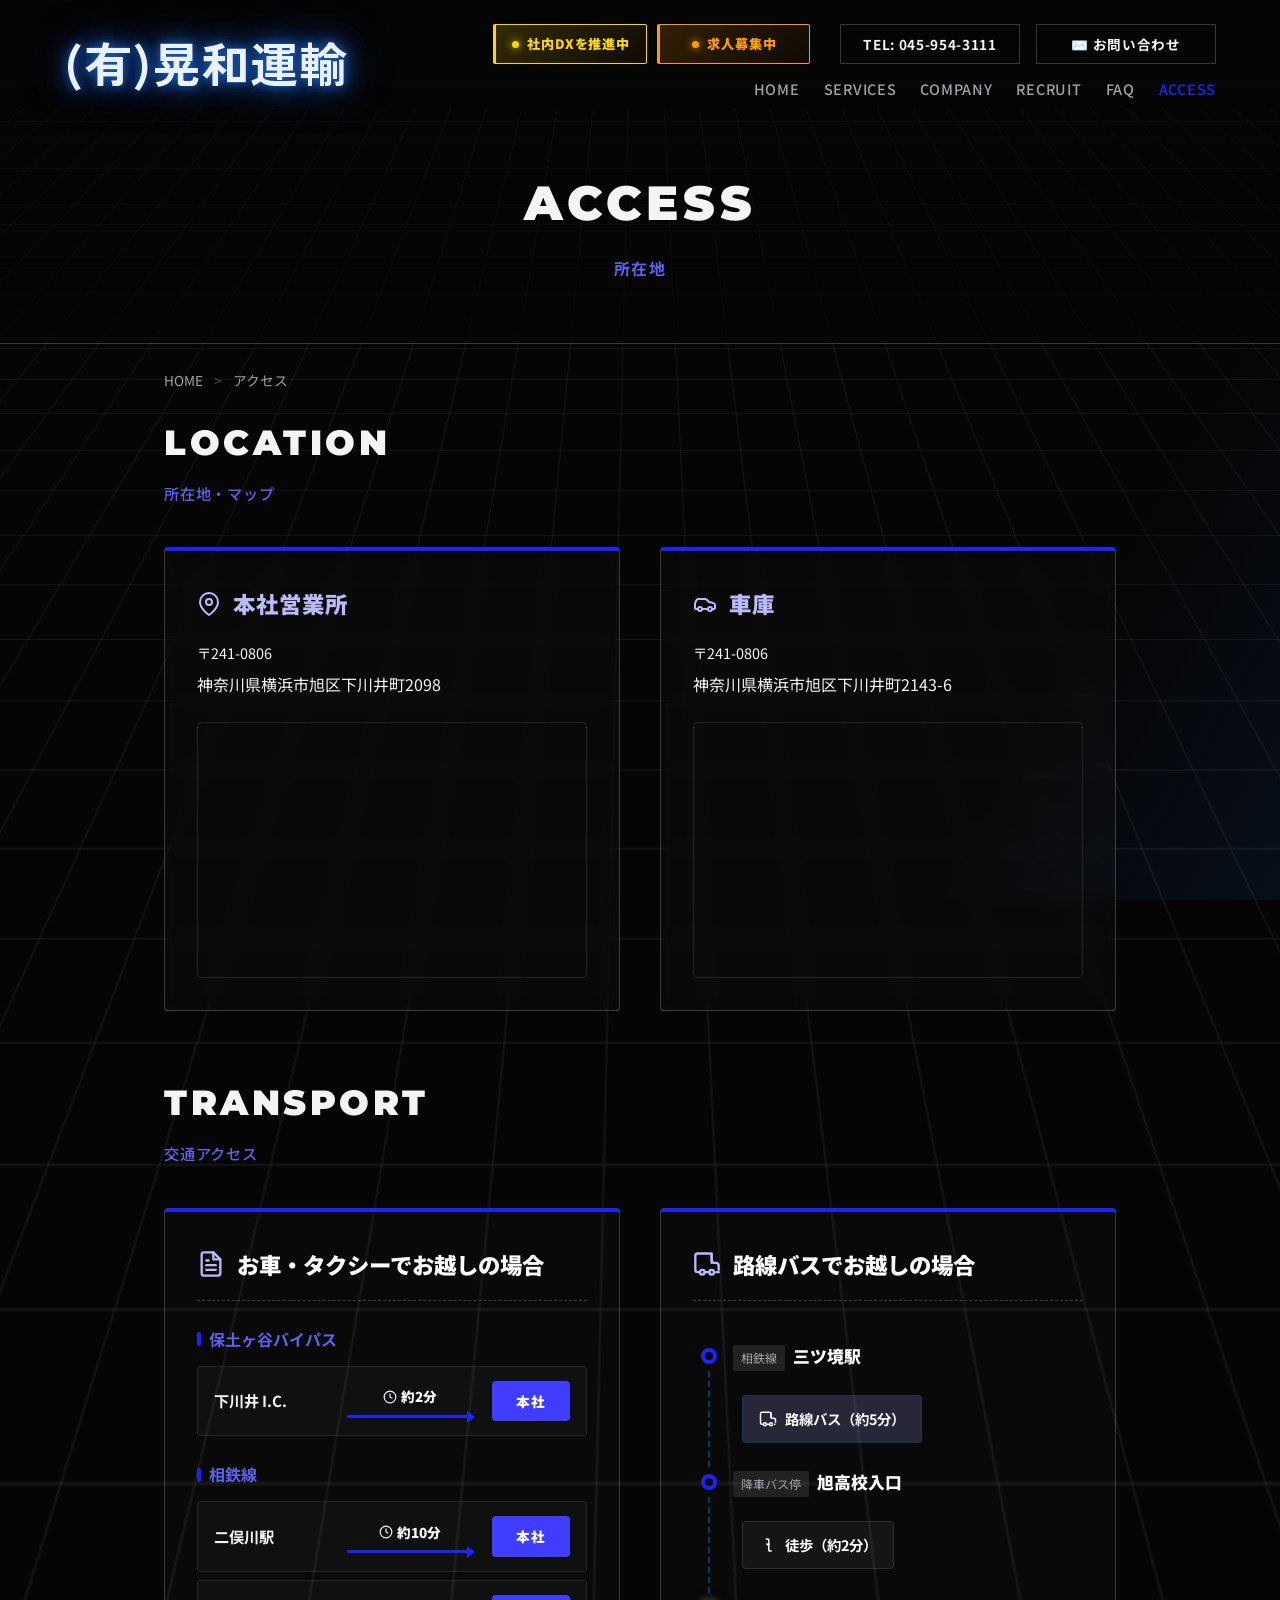
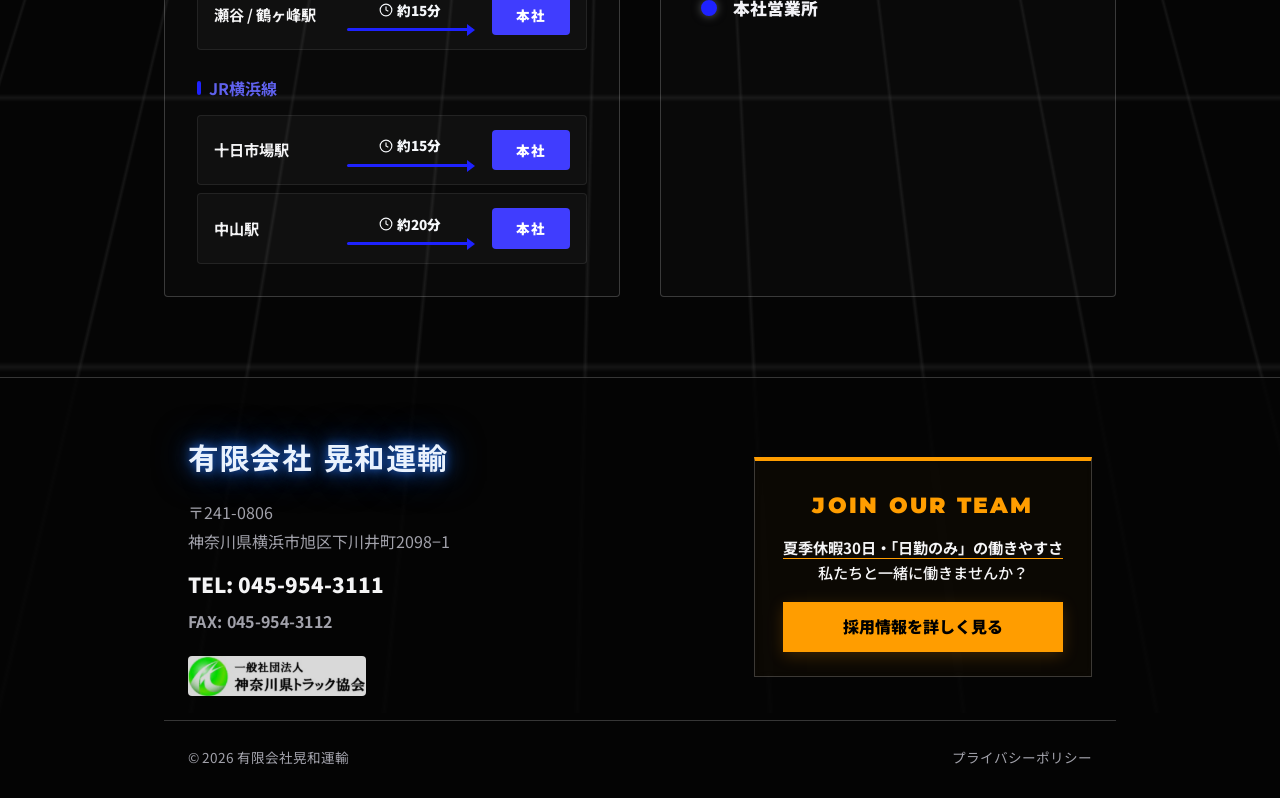
==== access.html @ 95bf3be3 "本文の強調を「白字＋アクセント色の下線」に統一、ヒーロー本文を白字化、所在地の青文字を読みやすい明るさに、recruitのCSS括弧の不整合を修正" ====
<!DOCTYPE html>
<html lang="ja">
<head>
  <meta charset="UTF-8" />
  <meta name="viewport" content="width=device-width, initial-scale=1.0" />
  <title>アクセス・所在地｜横浜市旭区の本社所在地・地図｜有限会社晃和運輸</title>
  <meta name="description" content="横浜市旭区にある有限会社晃和運輸へのアクセス・地図情報です。本社営業所、および車庫のGoogleマップを掲載。保土ヶ谷バイパス「下川井IC」より車で2分、相鉄線・横浜線からの各種アクセス方法をご案内します。" />
  <link rel="canonical" href="https://kowa-yokohama.com/access" />

  <link rel="stylesheet" href="css/styles.css" />

  <style>
    /* ==========================================================================
       アクセスぺージ専用スタイル（濃い青：primary-blue 基調に変更）
    ========================================================================== */
    /* 文字に使う青。--primary-blue は黒背景だと沈んで読みにくいので、
       文字だけ明るめの青を使います（塗り・枠線は --primary-blue のまま） */
    :root { --accent-blue: #5f61ec; }

    .access-section {
      padding: var(--sec-head) 0 var(--sec-end);
    }

    /* 地図と住所のカードレイアウト（2カラム） */
    .map-grid {
      display: grid;
      grid-template-columns: repeat(2, 1fr);
      gap: 40px;
      margin-bottom: 60px;
    }

    .map-card {
      background: rgba(255, 255, 255, 0.02);
      border: 1px solid var(--border-color); /* 濃い青に変更（rgbaは手動指定） */
      border-top: 4px solid var(--primary-blue); /* 濃い青に変更 */
      border-radius: var(--radius);
      padding: var(--card-pad);
      backdrop-filter: blur(10px);
      transition: all 0.4s ease;
    }

    .map-card:hover {
      box-shadow: 0 0 20px rgba(95, 97, 236, 0.15);
      transform: translateY(var(--card-lift));
      border-color: rgba(95, 97, 236, 0.6);
    }

    .map-title {
      font-size: 1.4rem;
      font-weight: 900;
      color: #bcbbfa; /* 濃い青だと背景に沈むため、見出し用には少し明るいブルー（水色）をアクセントとして使用 */
      margin-bottom: 16px;
      display: flex;
      align-items: center;
      gap: 12px;
      letter-spacing: 0.05em;
    }

    .map-address {
      color: var(--text-main);
      font-size: 1rem;
      line-height: 1.8;
      margin-bottom: 24px;
    }

    .map-address span {
      color: var(--text-main);
      font-size: 0.9rem;
      display: block;
      margin-bottom: 4px;
    }

    /* Googleマップ埋め込み枠 */
    .gmap-wrapper {
      position: relative;
      width: 100%;
      padding-top: 65%;
      border-radius: var(--radius);
      overflow: hidden;
      border: 1px solid rgba(255, 255, 255, 0.1);
    }

    .gmap-wrapper iframe {
      position: absolute;
      top: 0;
      left: 0;
      width: 100%;
      height: 100%;
      border: 0;
      filter: invert(90%) hue-rotate(180deg) contrast(100%);
    }

    /* ==========================================================================
       図解デザイン：交通アクセス
    ========================================================================== */
    .transport-grid {
      display: grid;
      grid-template-columns: repeat(2, 1fr);
      gap: 40px;
    }

    .transport-card {
      background: rgba(255, 255, 255, 0.02);
      border: 1px solid var(--border-color); /* 濃い青に変更（rgbaは手動指定） */
      border-top: 4px solid var(--primary-blue); /* 濃い青に変更 */
      border-radius: var(--radius);
      padding: var(--card-pad);
    }

    .transport-title {
      font-size: 1.4rem;
      font-weight: 900;
      color: #fff;
      margin-bottom: 24px;
      display: flex;
      align-items: center;
      gap: 12px;
      border-bottom: 1px dashed rgba(255, 255, 255, 0.2);
      padding-bottom: 16px;
    }

    .transport-icon {
      color: #bcbbfa; /* 明るいブルーに変更 */
    }

    /* --- 車ルート：路線ごとのグループ化 --- */
    .route-group {
      margin-bottom: 24px;
    }
    .route-group:last-child {
      margin-bottom: 0;
    }
    .route-group-name {
      font-size: 1rem;
      font-weight: 700;
      color: var(--accent-blue);   /* 他ページの項目名と同じく、ページのアクセント色に */
      margin-bottom: 12px;
      display: flex;
      align-items: center;
      gap: 8px;
    }
    .route-group-name::before {
      content: '';
      display: block;
      width: 4px;
      height: 14px;
      background: var(--primary-blue); /* 濃い青に変更 */
      border-radius: var(--radius-sm);
    }

    /* 横向き矢印ブロック */
    .route-box {
      display: flex;
      align-items: center;
      justify-content: space-between;
      background: rgba(255, 255, 255, 0.03);
      border: 1px solid rgba(255, 255, 255, 0.08);
      border-radius: var(--radius);
      margin-bottom: 8px;
      padding: 14px 16px;
      transition: background 0.3s ease;
    }
    .route-box:last-child { margin-bottom: 0; }
    .route-box:hover {
      background: rgba(0, 71, 133, 0.15);     /* 濃い青の背景に変更 */
      border-color: rgba(0, 71, 133, 0.4);      /* 濃い青の枠線に変更 */
    }

    .route-from {
      width: 32%;
      font-weight: 700;
      font-size: 0.95rem;
      color: var(--text-main);
      line-height: 1.4;
    }
    
    .route-arrow {
      width: 40%;
      display: flex;
      flex-direction: column;
      align-items: center;
      padding: 0 8px;
    }
    .route-time {
      font-size: 0.85rem;
      color: #f5f7fa; /* 明るいブルーに変更 */
      font-weight: 900;
      margin-bottom: 6px;
      display: flex;
      align-items: center;
      gap: 4px;
      white-space: nowrap;
    }
    .route-line {
      width: 100%;
      height: 3px;
      background: var(--primary-blue); /* 濃い青に変更 */
      position: relative;
      border-radius: var(--radius-sm);
    }
    .route-line::after {
      content: '';
      position: absolute;
      right: -2px;
      top: -4px;
      border-top: 6px solid transparent;
      border-bottom: 6px solid transparent;
      border-left: 8px solid var(--primary-blue); /* 濃い青に変更 */
    }

    .route-to {
      width: 22%;
      font-weight: 900;
      color: #fff; /* 背景が濃い青なので文字は白に */
      text-align: center;
      background: #403dfe; /* 濃い青に変更 */
      padding: 8px 0;
      border-radius: var(--radius);
      font-size: 0.85rem;
      letter-spacing: 0.05em;
    }

    /* --- バスルート：縦型タイムライン（乗り換え案内風） --- */
    .bus-timeline {
      padding: 16px 8px;
    }
    .tl-node {
      display: flex;
      align-items: center;
      gap: 16px;
      position: relative;
      z-index: 2;
    }
    .tl-dot {
      width: 16px;
      height: 16px;
      border-radius: 50%;
      background: var(--bg-color);
      border: 4px solid var(--primary-blue); /* 濃い青に変更 */
      flex-shrink: 0;
    }
    .tl-text {
      font-size: 1.05rem;
      font-weight: 900;
      color: #fff;
    }
    .tl-text span {
      display: inline-block;
      font-size: 0.75rem;
      background: rgba(255,255,255,0.1);
      padding: 2px 8px;
      border-radius: var(--radius-sm);
      margin-right: 8px;
      font-weight: normal;
      color: var(--text-muted);
    }
    
    /* 目的地の特別スタイル */
    .tl-node.dest .tl-dot {
      background: var(--primary-blue); /* 濃い青に変更 */
      box-shadow: 0 0 10px rgba(164, 169, 174, 0.5); /* 濃い青の光彩に変更 */
    }
    .tl-node.dest .tl-text { color: #f1f1f5; /* 明るいブルーに変更 */ }

    .tl-path {
      margin-left: 7px; /* 16pxの円の中心に合わせる */
      border-left: 2px dashed rgba(0, 71, 133, 0.8); /* 濃い青に変更 */
      padding: 24px 0 24px 32px;
      position: relative;
    }
    .tl-path-label {
      display: inline-flex;
      align-items: center;
      gap: 8px;
      background: rgba(165, 159, 245, 0.2); /* 濃い青に変更 */
      border: 1px solid rgba(0, 71, 133, 0.4); /* 濃い青に変更 */
      color: #f5f7f8; /* 明るいブルーに変更 */
      padding: 10px 16px;
      border-radius: var(--radius);
      font-weight: 700;
      font-size: 0.9rem;
    }


    /* スマホ用レスポンシブ */
    @media (max-width: 768px) {
      /* --- 文字サイズの統一（スマホ） --- */
      .map-title, .transport-title { font-size: 1.3rem; }
      .map-address, .route-group-name { font-size: 0.95rem; }

      .map-grid { grid-template-columns: 1fr; gap: 24px; }
      .map-card { padding: var(--card-pad) 16px; }
      .gmap-wrapper { padding-top: 75%; }
      .transport-grid { grid-template-columns: 1fr; gap: 24px; }
      .transport-card { padding: var(--card-pad) 16px; }
      
      .route-box { padding: 12px 8px; }
      .route-from { width: 38%; font-size: 0.85rem; }
      .route-arrow { width: 34%; }
      .route-time { font-size: 0.75rem; }
      .route-time svg { width: 14px; height: 14px; }
      .route-to { width: 22%; font-size: 0.75rem; padding: 8px 0; }
      
      .tl-text { font-size: 0.95rem; }
      .tl-path { padding: 20px 0 20px 24px; }
      .tl-path-label { font-size: 0.85rem; padding: 8px 12px; }
    }
    /* 本文中の強調：白字のまま目立たせるため、ページのアクセント色で下線を引きます */
    .map-address strong,
    .transport-card strong {
      color: var(--text-main);
      font-weight: 700;
      border-bottom: 1px solid var(--accent-blue);
    }
  </style>
</head>
<body>

  <div class="page-bg"></div>
  <div class="page-grid"></div>
  
  <div id="header-placeholder">
    <header class="site-header" id="header">
      <div class="header-inner">
        <a href="/" class="brand">(有)晃和運輸</a>


        <div class="header-right" id="header-right">
          <div class="header-top pc-only">
            <div class="header-badges">
              <a href="/dx" class="hbadge hbadge-dx"><span class="hbadge-dot"></span>社内DXを推進中</a>
              <a href="/recruit" class="hbadge hbadge-recruit"><span class="hbadge-dot"></span>求人募集中</a>
            </div>
            <div class="header-contact">
              <a href="tel:045-954-3111" class="header-action-btn">TEL: 045-954-3111</a>
              <a href="/contact" class="header-action-btn" id="nav-btn-contact">✉️ お問い合わせ</a>
            </div>
          </div>

          <div class="menu-badges sp-only">
            <a href="/recruit" class="hbadge hbadge-recruit"><span class="hbadge-dot"></span>求人募集中</a>
            <a href="/dx" class="hbadge hbadge-dx"><span class="hbadge-dot"></span>社内DXを推進中</a>
          </div>

          <nav class="site-nav">
            <a href="/" id="menu-home" class="nav-home">HOME<span class="nav-ja">ホーム</span></a>
            <a href="/services" id="menu-services" class="nav-services">SERVICES<span class="nav-ja">事業内容</span></a>
            <a href="/company" id="menu-company" class="nav-company">COMPANY<span class="nav-ja">会社情報</span></a>
            <a href="/recruit" id="menu-recruit" class="nav-recruit">RECRUIT<span class="nav-ja">採用情報</span></a>
            <a href="/faq" id="menu-faq" class="nav-faq">FAQ<span class="nav-ja">よくある質問</span></a>
            <a href="/access" id="menu-access" class="nav-access">ACCESS<span class="nav-ja">所在地</span></a>
          </nav>

          <div class="header-contact sp-only menu-contact-grid">
            <div class="menu-contact-box">
              <div class="menu-contact-title">TEL</div>
              <a href="tel:045-954-3111" class="menu-contact-btn">045-954-3111</a>
            </div>
            <div class="menu-contact-box">
              <div class="menu-contact-title">CONTACT</div>
              <a href="/contact" class="menu-contact-btn">フォームへ進む</a>
            </div>
          </div>
        </div>

        <button class="menu-toggle" id="menu-toggle" aria-label="メニューを開閉する">
          <span class="menu-toggle-bar"></span>
          <span class="menu-toggle-bar"></span>
          <span class="menu-toggle-bar"></span>
        </button>
      </div>
    </header>
  </div>

  <main>
    <section class="subpage-hero">
      <div class="container fade-up">
        <h1 class="subpage-heading">
          <span class="subpage-title">Access</span>
          <span class="subpage-subtitle" style="display: block; color: var(--accent-blue); font-weight: 700; letter-spacing: 0.1em;">所在地</span>
        </h1>
      </div>
    </section>

    <div class="container">
      <div class="breadcrumbs fade-up">
        <a href="/">HOME</a> <span>></span> アクセス
      </div>
    </div>

    <section class="access-section">
      <div class="container">
        
        <h2 class="section-title fade-up">Location<span style="color:var(--accent-blue);">所在地・マップ</span></h2>

        <div class="map-grid fade-up">
          
          <div class="map-card">
            <h3 class="map-title">
              <svg width="24" height="24" viewBox="0 0 24 24" fill="none" stroke="currentColor" stroke-width="2" stroke-linecap="round" stroke-linejoin="round"><path d="M21 10c0 7-9 13-9 13s-9-6-9-13a9 9 0 0 1 18 0z"></path><circle cx="12" cy="10" r="3"></circle></svg>
              本社営業所
            </h3>
            <div class="map-address">
              <span>〒241-0806</span>
              神奈川県横浜市旭区下川井町2098
            </div>
            <div class="gmap-wrapper">
              <iframe src="https://maps.google.com/maps?cid=9676417260860806499&output=embed" allowfullscreen="" loading="lazy" referrerpolicy="no-referrer-when-downgrade"></iframe>
            </div>
          </div>

          <div class="map-card">
            <h3 class="map-title">
              <svg width="24" height="24" viewBox="0 0 24 24" fill="none" stroke="currentColor" stroke-width="2" stroke-linecap="round" stroke-linejoin="round"><path d="M19 17h2c.6 0 1-.4 1-1v-3c0-.9-.7-1.7-1.5-1.9C18.7 10.6 16 10 16 10s-1.3-1.4-2.2-2.3c-.5-.4-1.1-.7-1.8-.7H5c-.6 0-1.1.4-1.4.9l-1.4 2.9A3.7 3.7 0 0 0 2 12v4c0 .6.4 1 1 1h2"></path><circle cx="7" cy="17" r="2"></circle><path d="M9 17h6"></path><circle cx="17" cy="17" r="2"></circle></svg>
              車庫
            </h3>
            <div class="map-address">
              <span>〒241-0806</span>
              神奈川県横浜市旭区下川井町2143-6
            </div>
            <div class="gmap-wrapper">
              <iframe src="https://maps.google.com/maps?cid=12967259857769915601&output=embed" allowfullscreen="" loading="lazy" referrerpolicy="no-referrer-when-downgrade"></iframe>
            </div>
          </div>

        </div>

        <h2 class="section-title fade-up" style="margin-top: 40px;">Transport<span style="color:var(--accent-blue);">交通アクセス</span></h2>

        <div class="transport-grid fade-up">
          
          <div class="transport-card">
            <h3 class="transport-title">
              <svg class="transport-icon" width="28" height="28" viewBox="0 0 24 24" fill="none" stroke="currentColor" stroke-width="2" stroke-linecap="round" stroke-linejoin="round"><path d="M14 2H6a2 2 0 0 0-2 2v16a2 2 0 0 0 2 2h12a2 2 0 0 0 2-2V8z"></path><polyline points="14 2 14 8 20 8"></polyline><line x1="16" y1="13" x2="8" y2="13"></line><line x1="16" y1="17" x2="8" y2="17"></line><polyline points="10 9 9 9 8 9"></polyline></svg>
              お車・タクシーでお越しの場合
            </h3>
            
            <div class="route-group">
              <div class="route-group-name">保土ヶ谷バイパス</div>
              <div class="route-box">
                <div class="route-from">下川井 I.C.</div>
                <div class="route-arrow">
                  <div class="route-time"><svg width="14" height="14" viewBox="0 0 24 24" fill="none" stroke="currentColor" stroke-width="2"><circle cx="12" cy="12" r="10"></circle><polyline points="12 6 12 12 16 14"></polyline></svg> 約2分</div>
                  <div class="route-line"></div>
                </div>
                <div class="route-to">本社</div>
              </div>
            </div>

            <div class="route-group">
              <div class="route-group-name">相鉄線</div>
              <div class="route-box">
                <div class="route-from">二俣川駅</div>
                <div class="route-arrow">
                  <div class="route-time"><svg width="14" height="14" viewBox="0 0 24 24" fill="none" stroke="currentColor" stroke-width="2"><circle cx="12" cy="12" r="10"></circle><polyline points="12 6 12 12 16 14"></polyline></svg> 約10分</div>
                  <div class="route-line"></div>
                </div>
                <div class="route-to">本社</div>
              </div>
              <div class="route-box">
                <div class="route-from">瀬谷 / 鶴ヶ峰駅</div>
                <div class="route-arrow">
                  <div class="route-time"><svg width="14" height="14" viewBox="0 0 24 24" fill="none" stroke="currentColor" stroke-width="2"><circle cx="12" cy="12" r="10"></circle><polyline points="12 6 12 12 16 14"></polyline></svg> 約15分</div>
                  <div class="route-line"></div>
                </div>
                <div class="route-to">本社</div>
              </div>
            </div>

            <div class="route-group">
              <div class="route-group-name">JR横浜線</div>
              <div class="route-box">
                <div class="route-from">十日市場駅</div>
                <div class="route-arrow">
                  <div class="route-time"><svg width="14" height="14" viewBox="0 0 24 24" fill="none" stroke="currentColor" stroke-width="2"><circle cx="12" cy="12" r="10"></circle><polyline points="12 6 12 12 16 14"></polyline></svg> 約15分</div>
                  <div class="route-line"></div>
                </div>
                <div class="route-to">本社</div>
              </div>
              <div class="route-box">
                <div class="route-from">中山駅</div>
                <div class="route-arrow">
                  <div class="route-time"><svg width="14" height="14" viewBox="0 0 24 24" fill="none" stroke="currentColor" stroke-width="2"><circle cx="12" cy="12" r="10"></circle><polyline points="12 6 12 12 16 14"></polyline></svg> 約20分</div>
                  <div class="route-line"></div>
                </div>
                <div class="route-to">本社</div>
              </div>
            </div>

          </div>

          <div class="transport-card">
            <h3 class="transport-title">
              <svg class="transport-icon" width="28" height="28" viewBox="0 0 24 24" fill="none" stroke="currentColor" stroke-width="2" stroke-linecap="round" stroke-linejoin="round"><path d="M22 17v-3.5a2.5 2.5 0 0 0-2.5-2.5H18a2 2 0 0 1-2-2v-4a2 2 0 0 0-2-2H4a2 2 0 0 0-2 2v12c0 1.1.9 2 2 2h2"></path><circle cx="8" cy="19" r="2"></circle><path d="M10 19h4"></path><circle cx="16" cy="19" r="2"></circle><path d="M22 19h-2"></path><path d="M16 3v8"></path></svg>
              路線バスでお越しの場合
            </h3>

            <div class="bus-timeline">
              <div class="tl-node">
                <div class="tl-dot"></div>
                <div class="tl-text"><span>相鉄線</span>三ツ境駅</div>
              </div>
              
              <div class="tl-path">
                <div class="tl-path-label">
                  <svg width="18" height="18" viewBox="0 0 24 24" fill="none" stroke="currentColor" stroke-width="2"><path d="M22 17v-3.5a2.5 2.5 0 0 0-2.5-2.5H18a2 2 0 0 1-2-2v-4a2 2 0 0 0-2-2H4a2 2 0 0 0-2 2v12c0 1.1.9 2 2 2h2"></path><circle cx="8" cy="19" r="2"></circle><path d="M10 19h4"></path><circle cx="16" cy="19" r="2"></circle><path d="M22 19h-2"></path><path d="M16 3v8"></path></svg>
                  路線バス（約5分）
                </div>
              </div>

              <div class="tl-node">
                <div class="tl-dot"></div>
                <div class="tl-text"><span>降車バス停</span>旭高校入口</div>
              </div>

              <div class="tl-path">
                <div class="tl-path-label" style="background: rgba(255,255,255,0.05); border-color: rgba(255,255,255,0.1); color: #fff;">
                  <svg width="18" height="18" viewBox="0 0 24 24" fill="none" stroke="currentColor" stroke-width="2"><path d="M13 4v16"></path><path d="M13 4H9"></path><path d="M17 20h-4"></path><path d="M14 10l-2 2-2-2"></path></svg>
                  徒歩（約2分）
                </div>
              </div>

              <div class="tl-node dest">
                <div class="tl-dot"></div>
                <div class="tl-text">本社営業所</div>
              </div>
            </div>

          </div>

        </div>

      </div>
    </section>

  </main>

  <div id="footer-placeholder"></div>
  <script src="js/common.js"></script>
</body>
</html>
---- css/styles.css ----
@charset "UTF-8";

/* ==========================================================================
   Google Fonts & 変数定義（サイト共通）
   ========================================================================== */
@import url('https://fonts.googleapis.com/css2?family=Montserrat:wght@700;900&family=Noto+Sans+JP:wght@300;400;500;700;900&family=Zen+Kaku+Gothic+New:wght@700&display=swap');

:root {
  --bg-color: #050505;
  --surface-color: #111111;
  --primary-blue: #1e22ff;
  --accent-cyan: #00e5ff;
  --accent-green: #00ff88;
  --accent-red: #ff2a5f;
  --accent-orange: #ff9d00;
  --text-main: #f4f4f5;
  --text-muted: #a1a1aa;
  --border-color: rgba(255, 255, 255, 0.2);

  /* ---- 全ページ共通の書式ルール（ここを変えると全ページに効きます） ---- */
  --sec-gap: 40px;    /* セクションの上下余白。上40＋下40＝セクション間80px */
  --sec-end: 80px;    /* 最後のセクションとフッターのあいだ */
  --sec-head: 10px;   /* パンくずの下、最初のセクションの上 */
  --card-pad: 32px;   /* カードの内側の余白 */
  --card-lift: -6px;  /* カードにカーソルを乗せたときに浮き上がる量 */
  --radius: 4px;      /* 角丸（標準） */
  --radius-sm: 2px;   /* 角丸（ラベル・タグなど小さいもの） */
}
@media (max-width: 768px) {
  :root {
    --sec-gap: 24px;
    --sec-end: 48px;
    --card-pad: 24px;
  }
}

/* ==========================================================================
   基本リセット ＆ 全体レイアウト設定
   ========================================================================== */
* {
  box-sizing: border-box;
  margin: 0;
  padding: 0;
}

html, body {
  overflow-x: hidden;
  width: 100%;
  max-width: 100vw;
  position: relative;

  /* スマホで下端を超えてスクロールしたとき、背景のグリッドが
     めくれて見えてしまうのを防ぎます（上端も同様）。
     ※ここに background を書くと body の背景がキャンバスへ伝播しなくなり、
       z-index が負の .page-bg / .page-grid を覆い隠してしまうので書きません */
  overscroll-behavior-y: none;

  -webkit-text-size-adjust: 100%;
  text-size-adjust: 100%;
}

body {
  font-family: 'Noto Sans JP', sans-serif;
  background-color: var(--bg-color);
  color: var(--text-main);
  line-height: 1.8;
}

.container {
  width: 100%;
  max-width: 1000px;
  margin: 0 auto;
  padding: 0 24px;
}

/* 表示切り替え用ユーティリティ */
.pc-only { display: block; }
.sp-only { display: none !important; }
.menu-badges { display: none; }

/* ページ内リンク（#services など）で飛んだとき、
   固定ヘッダーの下に見出しが潜らないよう余白を確保します */
#services,
:target {
  scroll-margin-top: 45px;
}
.menu-toggle { display: none; }

/* ==========================================================================
   背景・サイバー動く格子（アニメーション）
   ========================================================================== */
.page-bg {
  position: fixed;
  top: 0; left: 0; width: 100%; height: 100%;
  background: linear-gradient(120deg, #050505 40%, #0a192f 60%, #050505 80%);
  background-size: 200% 200%;
  animation: gradientMove 15s ease infinite;
  z-index: -20;
}

.page-grid {
  position: fixed;
  top: -50%; left: -50%; width: 200%; height: 200%;
  background-image: 
    linear-gradient(var(--border-color) 1px, transparent 1px),
    linear-gradient(90deg, var(--border-color) 1px, transparent 1px);
  background-size: 60px 60px;
  opacity: 0.3;
  z-index: -10;
  pointer-events: none;
  transform: perspective(1000px) rotateX(50deg);
  animation: pageGridMove 10s linear infinite;
}

@keyframes gradientMove {
  0% { background-position: 0% 50%; }
  50% { background-position: 100% 50%; }
  100% { background-position: 0% 50%; }
}

@keyframes pageGridMove {
  0% { transform: perspective(1000px) rotateX(50deg) translateY(0); }
  100% { transform: perspective(1000px) rotateX(50deg) translateY(60px); }
}

/* ==========================================================================
   共通ナビゲーション（ヘッダー）
   ========================================================================== */
.site-header {
  position: fixed;
  top: 0; left: 0; width: 100%;
  padding: 24px 0;
  z-index: 100;
  transition: all 0.4s ease;
  background: transparent;
}

.site-header.scrolled {
  padding: 16px 0;
  background: rgba(5, 5, 5, 0.85);
  backdrop-filter: blur(12px);
  -webkit-backdrop-filter: blur(12px);
  border-bottom: 1px solid var(--border-color);
}

.header-inner {
  display: flex;
  justify-content: space-between;
  align-items: center;
  max-width: 1200px;
  margin: 0 auto;
  padding: 0 24px;
  width: 100%;
}

.brand {
  display: inline-block;
  -webkit-tap-highlight-color: transparent;
  font-family: 'Zen Kaku Gothic New', 'Noto Sans JP', sans-serif;
  font-size: 3rem;
  font-weight: 700;
  letter-spacing: 0.02em;
  color: #eaf2fd;
  text-decoration: none;
  line-height: 1.2;
  position: relative;
  z-index: 1001;
  /* トラックの車体と同じ青（#1d5bbf）でぼんやり光らせます */
  text-shadow:
    0 0 10px rgba(29, 91, 191, 1),
    0 0 22px rgba(29, 91, 191, 0.95),
    0 0 44px rgba(23, 74, 160, 0.8);
  animation: brandGlow 3.4s ease-in-out infinite;
}

/* iOS Safari では文字への filter が光を四角く塗りつぶしてしまうため、
   光（text-shadow）そのものを明滅させています */
@keyframes brandGlow {
  0%, 100% {
    text-shadow:
      0 0 10px rgba(29, 91, 191, 1),
      0 0 22px rgba(29, 91, 191, 0.95),
      0 0 44px rgba(23, 74, 160, 0.8);
  }
  50% {
    text-shadow:
      0 0 13px rgba(45, 110, 235, 1),
      0 0 29px rgba(29, 91, 191, 1),
      0 0 54px rgba(23, 74, 160, 0.9);
  }
}

@media (prefers-reduced-motion: reduce) {
  .brand { animation: none; }
}

.accent-gold { color: #e2b659; }

.header-right {
  display: flex;
  flex-direction: column;
  align-items: flex-end;
  gap: 12px;
}

.header-contact {
  display: flex;
  align-items: center;
  gap: 16px;
}

/* ★ヘッダーのホバー効果（青く光る） */
.header-contact a {
  transition: color 0.3s ease;
}
.header-contact a:hover {
  color: var(--accent-cyan);
}

.header-action-btn {
  display: flex;
  align-items: center;
  justify-content: center;
  width: 180px;
  height: 40px;
  border: 1px solid var(--border-color);
  background-color: rgba(5, 5, 5, 0.6);
  color: var(--text-main);
  font-size: 0.85rem;
  font-weight: 700;
  text-decoration: none;
  letter-spacing: 0.05em;
  transition: all 0.3s ease;
}
.header-action-btn:hover {
  background-color: rgba(255, 157, 0, 0.297);
  border-color: var(--accent-cyan);
  box-shadow: 0 0 10px rgba(0, 229, 255, 0.3);
}

.site-nav {
  display: flex;
  gap: 24px;
}
.site-nav a {
  color: var(--text-muted);
  text-decoration: none;
  font-size: 0.9rem;
  font-weight: 500;
  letter-spacing: 0.05em;
  transition: color 0.3s ease, text-shadow 0.3s ease;
}
.site-nav a span {
  display: none;
}

/* ==========================================================================
   ヘッダーのホバー（マウスカーソルを合わせた時）のふんわり発光エフェクト
   ========================================================================== */

/* 1. 左側のロゴ（青系でふんわり光る） */
.brand {
  transition: text-shadow 0.3s ease, opacity 0.3s ease;
}
.brand:hover {
  animation: none;
  text-shadow:
    0 0 14px rgba(45, 110, 235, 1),
    0 0 30px rgba(29, 91, 191, 1),
    0 0 56px rgba(23, 74, 160, 0.9);
}

/* 各タグにマウスを乗せた時の色と発光色を指定 */
.site-nav a.nav-home:hover     { color: var(--accent-cyan);   text-shadow: 0 0 12px rgba(0, 229, 255, 0.5); }
.site-nav a.nav-services:hover { color: var(--accent-red);    text-shadow: 0 0 12px rgba(255, 42, 95, 0.5); }
.site-nav a.nav-company:hover  { color: var(--accent-green);  text-shadow: 0 0 12px rgba(0, 255, 136, 0.5); }
.site-nav a.nav-recruit:hover  { color: var(--accent-orange); text-shadow: 0 0 12px rgba(255, 157, 0, 0.5); }
.site-nav a.nav-faq:hover      { color: #b026ff;              text-shadow: 0 0 12px rgba(176, 38, 255, 0.5); } /* ★ シアンから紫に変更 */
.site-nav a.nav-access:hover { 
  color: var(--primary-blue); 
  text-shadow: 0 0 12px rgba(0, 128, 255, 0.5); /* ← 影も黄色（ゴールド）のRGBに変更しました！ */ 
}
/* ==========================================================================
   ヘッダーのバッジ（社内DX ／ 求人募集中）
   PC   ：TEL・お問い合わせと同じ行に、少し間隔をあけて左に並べます
   スマホ：メニュー内の上部（左＝求人募集中／右＝社内DX）
   ========================================================================== */
.header-top {
  display: flex;
  align-items: center;
  gap: 30px;            /* ← バッジ群と、TEL・お問い合わせ群のあいだの余白 */
}
.header-badges {
  display: grid;                        /* ← 2つのバッジを同じ幅に揃えます */
  grid-template-columns: repeat(2, 1fr);
  align-items: center;
  gap: 10px;
}
.hbadge {
  position: relative;
  display: inline-flex;
  align-items: center;
  justify-content: center;
  gap: 8px;
  height: 40px;         /* ← TEL・お問い合わせボタンと同じ高さに揃えています */
  padding: 0 16px;
  border: 1px solid currentColor;
  border-left: 3px solid currentColor;
  border-radius: 2px;
  font-size: 0.82rem;
  font-weight: 900;
  letter-spacing: 0.06em;
  text-decoration: none;
  white-space: nowrap;
  overflow: hidden;
  transition: background 0.3s ease, box-shadow 0.3s ease, transform 0.3s ease;
}
.hbadge-dot {
  width: 7px;
  height: 7px;
  border-radius: 50%;
  background: currentColor;
  box-shadow: 0 0 8px currentColor;
  flex-shrink: 0;
  animation: dxPulse 2.4s ease-in-out infinite;
}
/* 光の帯がスッと流れる演出 */
.hbadge::after {
  content: '';
  position: absolute;
  top: 0;
  left: -60%;
  width: 40%;
  height: 100%;
  background: linear-gradient(100deg, transparent, rgba(255, 255, 255, 0.35), transparent);
  transform: skewX(-20deg);
  animation: dxShine 4.5s ease-in-out infinite;
  pointer-events: none;
}
/* 社内DX＝ゴールド */
.hbadge-dx {
  color: #ffd700;
  background: linear-gradient(135deg, rgba(255, 215, 0, 0.18) 0%, rgba(255, 215, 0, 0.04) 100%);
  animation: dxGlow 3s ease-in-out infinite;
}
.hbadge-dx:hover {
  background: linear-gradient(135deg, rgba(255, 215, 0, 0.34) 0%, rgba(255, 215, 0, 0.12) 100%);
  box-shadow: 0 0 26px rgba(255, 215, 0, 0.5);
  transform: translateY(-1px);
}
/* 求人募集中＝オレンジ（RECRUITのアクセントカラーに合わせています） */
.hbadge-recruit {
  color: var(--accent-orange);
  background: linear-gradient(135deg, rgba(255, 157, 0, 0.18) 0%, rgba(255, 157, 0, 0.04) 100%);
  animation: recruitGlow 3s ease-in-out infinite;
  animation-delay: -1.5s;   /* ← 2つが同時に光らないよう半周ずらします */
}
.hbadge-recruit::after,
.hbadge-recruit .hbadge-dot { animation-delay: -1.5s; }
.hbadge-recruit:hover {
  background: linear-gradient(135deg, rgba(255, 157, 0, 0.34) 0%, rgba(255, 157, 0, 0.12) 100%);
  box-shadow: 0 0 26px rgba(255, 157, 0, 0.5);
  transform: translateY(-1px);
}
@keyframes dxGlow {
  0%, 100% { box-shadow: 0 0 12px rgba(255, 215, 0, 0.15), inset 0 0 10px rgba(255, 215, 0, 0.05); }
  50%      { box-shadow: 0 0 24px rgba(255, 215, 0, 0.45), inset 0 0 14px rgba(255, 215, 0, 0.10); }
}
@keyframes recruitGlow {
  0%, 100% { box-shadow: 0 0 12px rgba(255, 157, 0, 0.15), inset 0 0 10px rgba(255, 157, 0, 0.05); }
  50%      { box-shadow: 0 0 24px rgba(255, 157, 0, 0.45), inset 0 0 14px rgba(255, 157, 0, 0.10); }
}
@keyframes dxShine {
  0%   { left: -60%; }
  45%  { left: 130%; }
  100% { left: 130%; }
}
@keyframes dxPulse {
  0%, 100% { opacity: 1; }
  50%      { opacity: 0.3; }
}

/* --- 幅の狭いPC・タブレット横向き：ロゴとボタン類を段階的に縮めて1行に収めます --- */
@media (min-width: 769px) and (max-width: 1150px) {
  .brand { font-size: 2.4rem; }
  .header-top { gap: 18px; }
  .header-badges { gap: 8px; }
  .hbadge { font-size: 0.74rem; padding: 0 12px; letter-spacing: 0.03em; }
  .header-action-btn { width: 150px; font-size: 0.78rem; }
}
@media (min-width: 769px) and (max-width: 920px) {
  .brand { font-size: 2rem; }
  .header-top { gap: 12px; }
  .hbadge { font-size: 0.7rem; padding: 0 10px; gap: 6px; }
  .header-action-btn { width: 132px; font-size: 0.72rem; }
}
}

/* ==========================================================================
   端末モックアップ（すべて架空のサンプルデータで作図しています）
========================================================================== */
.mock {
  --mock-w: 205px;
  width: var(--mock-w);
  border-radius: 16px;
  background: #0b0b0d;
  border: 1px solid rgba(255, 255, 255, 0.18);
  box-shadow: 0 18px 40px rgba(0, 0, 0, 0.6);
  overflow: hidden;
  font-size: 10px;
  line-height: 1.5;
  flex-shrink: 0;
}
.mock-wide { --mock-w: 252px; border-radius: 8px; }

.mock-screen { background: #f3f4f8; color: #16171c; }
.mock-screen-dark { background: #0f1220; color: #eef; }

.mock-bar {
  display: flex; align-items: center; justify-content: space-between;
  padding: 7px 10px; font-weight: 700; font-size: 10px;
}
.mock-body { padding: 10px; }
.mock-row {
  display: flex; align-items: center; justify-content: space-between; gap: 6px;
  padding: 5px 0; border-bottom: 1px solid rgba(0, 0, 0, 0.07);
}
.mock-row:last-child { border-bottom: none; }
.mock-muted { color: #7a7d88; font-size: 8.5px; }
.mock-btn {
  display: block; text-align: center; color: #fff; font-weight: 700;
  padding: 7px 0; border-radius: 6px; margin-bottom: 6px; font-size: 10px;
}
.mock-chip { display: inline-block; font-size: 8.5px; font-weight: 700; padding: 2px 6px; border-radius: 3px; }
.mock-prog { height: 4px; border-radius: 3px; background: rgba(0,0,0,0.1); overflow: hidden; }
.mock-prog > i { display: block; height: 100%; background: #14A44D; border-radius: 3px; }
.mock-bars { display: flex; align-items: flex-end; gap: 2px; height: 34px; margin: 8px 0 3px; }
.mock-bars > i { flex: 1; background: #14A44D; border-radius: 2px 2px 0 0; display: block; }

.mock-map { position: relative; height: 172px; background: #e8edf2; overflow: hidden; }
.mock-map::before, .mock-map::after { content: ''; position: absolute; background: #cfd9e4; }
.mock-map::before { left: 0; right: 0; top: 46%; height: 6px; transform: rotate(-9deg); }
.mock-map::after  { left: 0; right: 0; top: 74%; height: 3px; transform: rotate(6deg); }
.mock-road { position: absolute; background: #d8e1ea; }
.mock-water { position: absolute; right: -12px; top: -12px; width: 74px; height: 74px; border-radius: 50%; background: #bfe0ef; }
.mock-pin { position: absolute; width: 7px; height: 7px; border-radius: 50%; background: #2f6df6; box-shadow: 0 0 0 3px rgba(47,109,246,.28); }
.mock-tip {
  position: absolute; background: #fff; border: 1px solid #c9cfda; border-radius: 3px;
  font-size: 7.5px; font-weight: 700; padding: 1px 4px; white-space: nowrap; color: #2b2f3a;
}
.mock-sw { width: 22px; height: 13px; border-radius: 8px; background: #4b52b5; position: relative; flex-shrink: 0; }
.mock-sw::after { content: ''; position: absolute; right: 2px; top: 2px; width: 9px; height: 9px; border-radius: 50%; background: #fff; }
.mock-sw.off { background: #c3c6d0; }
.mock-sw.off::after { right: auto; left: 2px; }
.mock-cam { height: 76px; background: linear-gradient(135deg,#3a3d44,#23252b); display: flex; align-items: center; justify-content: center; }
.mock-cam span {
  width: 52px; height: 52px;
  border: 2px solid rgba(255,255,255,.55);
  border-radius: 5px;
  padding: 3px;
  background: #fff;
  display: flex; align-items: center; justify-content: center;
}
.mock-cam span svg { width: 100%; height: 100%; display: block; }
.mock-veh {
  min-width: 34px; text-align: center; font-weight: 900; font-size: 11px;
  border: 2px solid #f0a020; color: #e07b0a; border-radius: 4px; padding: 1px 0;
}
.mock-veh.alert { border-color: #e23b3b; color: #e23b3b; }
.mock-ptt {
  margin: 10px 0 2px; text-align: center; color: #fff; font-weight: 900; font-size: 10px;
  padding: 10px 0; border-radius: 8px;
  background: linear-gradient(180deg,#f0574f,#d93a32); box-shadow: 0 0 18px rgba(240,87,79,.4);
}
.mock-ch {
  border: 1px solid rgba(255,215,0,.5); color: var(--dx-gold); font-weight: 900; font-size: 12px;
  border-radius: 6px; padding: 5px 9px; background: rgba(255,215,0,.06);
}

/* ==========================================================================
   複数端末のイラスト（DX導線用・すべて架空のサンプルデータ）
   ========================================================================== */
.dx-devices { position: relative; width: 268px; height: 214px; }
.dx-devices > div { position: absolute; }
.dev-tablet { left: 0; top: 0; transform: scale(0.68) rotate(-4deg); transform-origin: left top; z-index: 1; }
.dev-phone  { right: 34px; bottom: -6px; transform: scale(0.50) rotate(5deg); transform-origin: right bottom; z-index: 3; }
.dev-mini   { right: -10px; top: 26px; transform: scale(0.34) rotate(10deg); transform-origin: right top; z-index: 2; }

/* ==========================================================================
   下層ページ共通コンポーネント
   ========================================================================== */
.subpage-hero {
  padding: 160px 0 60px;
  text-align: center;
  border-bottom: 1px solid var(--border-color);
  background: linear-gradient(to bottom, rgba(5,5,5,0), rgba(5,5,5,0.8));
}

/* ★h1をキーワードを含む見出し全体にまとめるための入れ物（見た目には影響しません） */
.subpage-heading {
  font: inherit;
}

.subpage-title {
  display: block;
  font-family: 'Montserrat', sans-serif;
  font-size: 3rem;
  font-weight: 900;
  text-transform: uppercase;
  letter-spacing: 0.1em;
  margin-bottom: 8px;
}

.breadcrumbs {
  padding: 24px 0 8px; /* ★上は24pxのまま、左右は0、下だけを8pxに減らしました！ */
  font-size: 0.85rem;
  color: var(--text-muted);
}
.breadcrumbs a { color: var(--text-muted); text-decoration: none; transition: color 0.3s; }
.breadcrumbs span { margin: 0 8px; color: rgba(255, 255, 255, 0.3); }

.section-title {
  font-family: 'Montserrat', sans-serif;
  font-size: 2.2rem;
  font-weight: 900;
  margin-bottom: 40px;
  text-transform: uppercase;
  letter-spacing: 0.1em;
}
.section-title span {
  display: block;
  font-family: 'Noto Sans JP', sans-serif;
  font-size: 0.95rem;
  font-weight: 500;
  margin-top: 6px;
  letter-spacing: 0.05em;
}
/* 見出し下の日本語のページ別カラー設定 */
.title-cyan span   { color: var(--accent-cyan) !important; }
.title-red span    { color: var(--accent-red) !important; }
.title-green span  { color: var(--accent-green) !important; }
.title-orange span { color: var(--accent-orange) !important; }

/* ==========================================================================
   共通フッター
   ========================================================================== */
.site-footer {
  padding: 52px 0 28px;
  background-color: rgba(5, 5, 5, 0.85);
  border-top: 1px solid var(--border-color);
}

.footer-top {
  display: flex;
  justify-content: space-between;
  align-items: center;
  margin-bottom: 16px;
  max-width: 1200px;
  margin-left: auto;
  margin-right: auto;
  padding: 0 24px;
}

/* 社名はヘッダーのロゴと同じ書体・同じ青い光で揃えます */
.footer-brand {
  display: inline-block;
  text-decoration: none;
  -webkit-tap-highlight-color: transparent;
  transition: text-shadow 0.3s ease;
  font-family: 'Zen Kaku Gothic New', 'Noto Sans JP', sans-serif;
  font-size: 1.9rem;
  font-weight: 700;
  letter-spacing: 0.04em;
  color: #eaf2fd;
  margin-bottom: 14px;
  text-shadow:
    0 0 9px rgba(29, 91, 191, 0.95),
    0 0 20px rgba(29, 91, 191, 0.85),
    0 0 38px rgba(23, 74, 160, 0.7);
}
.footer-map-link, .footer-tel-link { color: var(--text-muted); text-decoration: none; transition: color 0.3s ease; display: inline-block; }
.footer-map-link:hover { color: var(--accent-cyan); text-decoration: underline; }
.footer-tel-link { display: block; margin-top: 10px; font-size: 1.3rem; font-weight: 900; color: var(--text-main); }
.footer-tel-link:hover { color: var(--accent-cyan); }
.footer-brand:hover {
  text-shadow:
    0 0 13px rgba(45, 110, 235, 1),
    0 0 28px rgba(29, 91, 191, 1),
    0 0 52px rgba(23, 74, 160, 0.9);
}
.footer-fax { display: block; margin-top: 4px; font-size: 1rem; font-weight: 700; color: var(--text-muted); letter-spacing: 0.02em; }

.footer-right { flex: 0 0 420px; }
.footer-recruit-banner {
  background: rgba(255, 157, 0, 0.03);
  border: 1px solid var(--border-color);
  border-top: 4px solid var(--accent-orange);
  padding: 24px 28px;
  text-align: center;
  backdrop-filter: blur(5px);
}
.footer-recruit-text h3 { font-family: 'Montserrat', sans-serif; font-size: 1.4rem; font-weight: 900; color: var(--accent-orange); letter-spacing: 0.1em; margin-bottom: 10px; }
.footer-recruit-text p { color: var(--text-main); font-size: 0.95rem; font-weight: 500; margin-bottom: 18px; line-height: 1.6; }
.footer-recruit-btn { display: inline-flex; align-items: center; justify-content: center; width: 100%; height: 50px; background-color: var(--accent-orange); color: #000; font-weight: 900; font-size: 1rem; text-decoration: none; transition: all 0.3s ease; box-shadow: 0 4px 15px rgba(255, 157, 0, 0.2); }
.footer-recruit-btn:hover { background-color: #ffb133; transform: translateY(-2px); box-shadow: 0 6px 20px rgba(255, 157, 0, 0.4); }

.footer-bottom {
  display: flex;
  justify-content: space-between;
  color: var(--text-muted);
  font-size: 0.85rem;
  padding-top: 18px;
  border-top: 1px solid var(--border-color);
  max-width: 1200px;
  margin: 0 auto;
  padding: 24px 24px 0;
}
.footer-policy-link { color: var(--text-muted); text-decoration: none; transition: color 0.3s ease; font-size: 0.85rem; }
.footer-policy-link:hover { color: var(--accent-cyan); }

/* スクロールアニメーション */
.fade-up { opacity: 0; transform: translateY(40px); transition: opacity 0.8s ease, transform 0.8s ease; }
.fade-up.visible { opacity: 1; transform: translateY(0); }

.keep-text { display: inline-block; }

/* --- 神奈川県トラック協会ロゴリンク用 --- */
.truck-logo-link {
  display: inline-block;
  transition: all 0.3s ease;
}

.truck-logo-link img {
  height: 40px; /* パソコン・スマホ共通でちょうどいいサイズ */
  width: auto;
  border-radius: 4px;
  opacity: 0.85;
}

/* マウスを乗せたらフワッと明るくなり、少し上に浮くアクション */
.truck-logo-link:hover {
  opacity: 1;
  transform: translateY(-3px);
}

/* ==========================================================================
   スマートフォン用レスポンシブ設定
   ========================================================================== */
@media (max-width: 768px) {
  /* ★アニメーションの停止コードを削除し、スマホでも動くようにしました */
  #services,
  :target { scroll-margin-top: 30px; }

  /* スマホはハンバーガーに当たらないサイズに落とします。
     ロゴの明滅はヘッダーが画面に固定されている＝スクロール中ずっと
     描き直しが走るため、スマホでは止めます（光そのものは残ります） */
  .brand { font-size: 2.1rem; animation: none; }
  .hbadge { animation: none; }

  /* すりガラス（backdrop-filter）はスクロールのたびに背景をぼかし直すため、
     スマホでは不透明な背景に置き換えます（見た目はほぼ同じです） */
  .site-header.scrolled {
    background: rgba(5, 5, 5, 0.96);
    backdrop-filter: none;
    -webkit-backdrop-filter: none;
  }

  .pc-only { display: none !important; }
  .sp-only { display: flex !important; } /* ← !importantを追加！ */
  
  .page-grid {
      animation: none;
    }

  .page-bg {
      animation: none;
      background-position: 100% 50%;
    }

  /* スマホは描画負荷を避けるためアニメーションを止めます */
  .hbadge-dot { animation: none; }
  .hbadge::after { display: none; }

  /* ★スマホ：バッジは常時ヘッダーに出さず、メニュー内の上部に置きます
     （左＝求人募集中／右＝社内DXを推進中） */
  .menu-badges {
    display: grid !important;             /* ← 左右2つを同じ幅に揃えます */
    grid-template-columns: repeat(2, 1fr);
    width: 100%;
    padding: 0 20px;
    align-items: center;
    gap: 12px;
    flex: 0 0 auto;
  }
  .menu-badges .hbadge {
    height: 44px;
    padding: 0 10px;
    font-size: 0.84rem;
    letter-spacing: 0.04em;
  }
  /* 画面の狭い端末では2つが並びきるように少しだけ小さくします */
  @media (max-width: 360px) {
    .menu-badges { padding: 0 14px; gap: 10px; }
    .menu-badges .hbadge {
      height: 42px;
      padding: 0 8px;
      font-size: 0.75rem;
      letter-spacing: 0;
    }
  }


  /* ハンバーガーメニュー */
  .menu-toggle { display: block; background: transparent; border: none; width: 32px; height: 24px; position: relative; z-index: 1001; cursor: pointer; }
  .menu-toggle-bar { position: absolute; left: 0; width: 100%; height: 2px; background-color: var(--text-main); transition: all 0.3s ease; }
  .menu-toggle-bar:nth-child(1) { top: 0; }
  .menu-toggle-bar:nth-child(2) { top: 11px; }
  .menu-toggle-bar:nth-child(3) { top: 22px; }
  .menu-toggle.is-active .menu-toggle-bar:nth-child(1) { transform: translateY(11px) rotate(45deg); }
  .menu-toggle.is-active .menu-toggle-bar:nth-child(2) { opacity: 0; }
  .menu-toggle.is-active .menu-toggle-bar:nth-child(3) { transform: translateY(-11px) rotate(-45deg); }

  /* ★復活：スマホ版ドロワーメニューパネル（スクロール絶対禁止！） */
  .header-right { 
    position: fixed; top: 0; right: -100%; width: 100%; 
    height: 100vh; 
    height: 100dvh; 
    background-color: rgba(5, 5, 5, 0.95); 
    display: flex; flex-direction: column; 
    justify-content: space-between; /* メニューとボタンを画面内で均等に分散 */
    align-items: center; transition: right 0.4s ease; z-index: 1000; 
    padding: 88px 0 25px; /* 上：ロゴ避け、下：画面下の余白 */
    overflow: hidden; /* 絶対にスクロールさせない！ */
  }
  .header-right.is-active { right: 0; }

  /* ★統合・修正：スマホメニューの連絡先エリア（絶対に2列のGridにする設定） */
  .header-right .header-contact.sp-only.menu-contact-grid { 
    display: grid !important; /* PC用設定に絶対に勝たせる */
    grid-template-columns: 1fr 1fr; 
    gap: 12px;
    width: 100%;
    padding: 0 20px;
    margin-top: auto; /* 下の空きスペースにピッタリ収める */
  }

  .menu-contact-box {
    background-color: rgba(15, 15, 15, 0.9);
    border: 1px solid rgba(255, 255, 255, 0.05); /* うっすらとした枠線 */
    padding: 16px 12px;
    display: flex;
    flex-direction: column;
    align-items: center;
    text-align: center;
  }

  .menu-contact-icon {
    font-size: 1.8rem;
    margin-bottom: 8px;
    color: var(--accent-orange); /* アイコンをオレンジ色に */
  }

  .menu-contact-title {
    font-size: 1.1rem;
    font-weight: 900;
    color: #fff;
    margin-bottom: 16px;
  }

  .menu-contact-btn {
    display: flex;
    align-items: center;
    justify-content: center;
    width: 100%;
    height: 44px;
    border: 1px solid var(--accent-orange);
    color: var(--accent-orange);
    font-size: 0.85rem;
    font-weight: 700;
    text-decoration: none;
    transition: background-color 0.3s;
  }

  /* =======================================================
      メニューリンクの並び
  ======================================================= */
  .site-nav { 
    flex-direction: column; 
    align-items: center; 
    gap: 2.4vh; /* 画面が小さいと自動で縮むように */
    width: 100%;
    margin: auto 0; /* 上下の空いたスペースのど真ん中に自動配置 */
  }
  
  .site-nav a { 
    display: flex; 
    flex-direction: row; 
    align-items: center; 
    justify-content: center;
    gap: 16px; /* ★英語と日本語の隙間を少し広げました */
    font-size: clamp(1.3rem, 3.5vh, 1.8rem); /* ★文字を全体的に大きく（最小1.3rem、最大1.8rem） */
    line-height: 1.2; 
    padding: 0.8vh 0; /* ★タップしやすいように上下の余白も少し拡大 */
  }
  
  .site-nav a .nav-ja { 
    display: inline-block; 
    font-size: 1rem; /* ★日本語も 0.85rem から 1rem に大きくしました */
    font-weight: 700; 
    letter-spacing: 0.05em; 
    white-space: nowrap; 
  }

  /* 日本語部分の色分け */
  .nav-home .nav-ja     { color: var(--accent-cyan); }
  .nav-services .nav-ja { color: var(--accent-red); }
  .nav-company .nav-ja  { color: var(--accent-green); }
  .nav-recruit .nav-ja  { color: var(--accent-orange); }
  .nav-faq .nav-ja      { color: #b026ff; } 
  .nav-access .nav-ja   { color: var(--primary-blue); }
   
  .subpage-hero { padding: 120px 0 40px; }
  .subpage-title { font-size: 2.2rem; }
  .section-title { font-size: 1.8rem; margin-bottom: 24px; }

  /* ★フッターの並び順を入れ替える（バナーを上へ） */
  .footer-top {
    display: flex !important;
    flex-direction: column !important;
    gap: 20px !important; 
  }

  .site-footer { padding: 40px 0 24px; }
  .footer-brand { font-size: 1.55rem; margin-bottom: 10px; }
  
  .footer-right {
    order: 1 !important; 
    width: 100% !important;
    margin: 0 !important;
  }

  .footer-recruit-banner { padding: 24px 18px; border-left: none; border-right: none; }
  
  /* ★絶対に改行させない指定 */
  .footer-recruit-text p {
    white-space: nowrap; 
    font-size: clamp(11px, 3.5vw, 15px); 
  }

  /* ★会社概要を左寄せに戻す */
  .footer-left {
    order: 2 !important; 
    width: 100% !important;
    text-align: left !important;
    margin: 0 !important;
  }
  
  .footer-bottom { flex-direction: column; gap: 12px; text-align: center; }
  .footer-policy-split { display: none; }
}
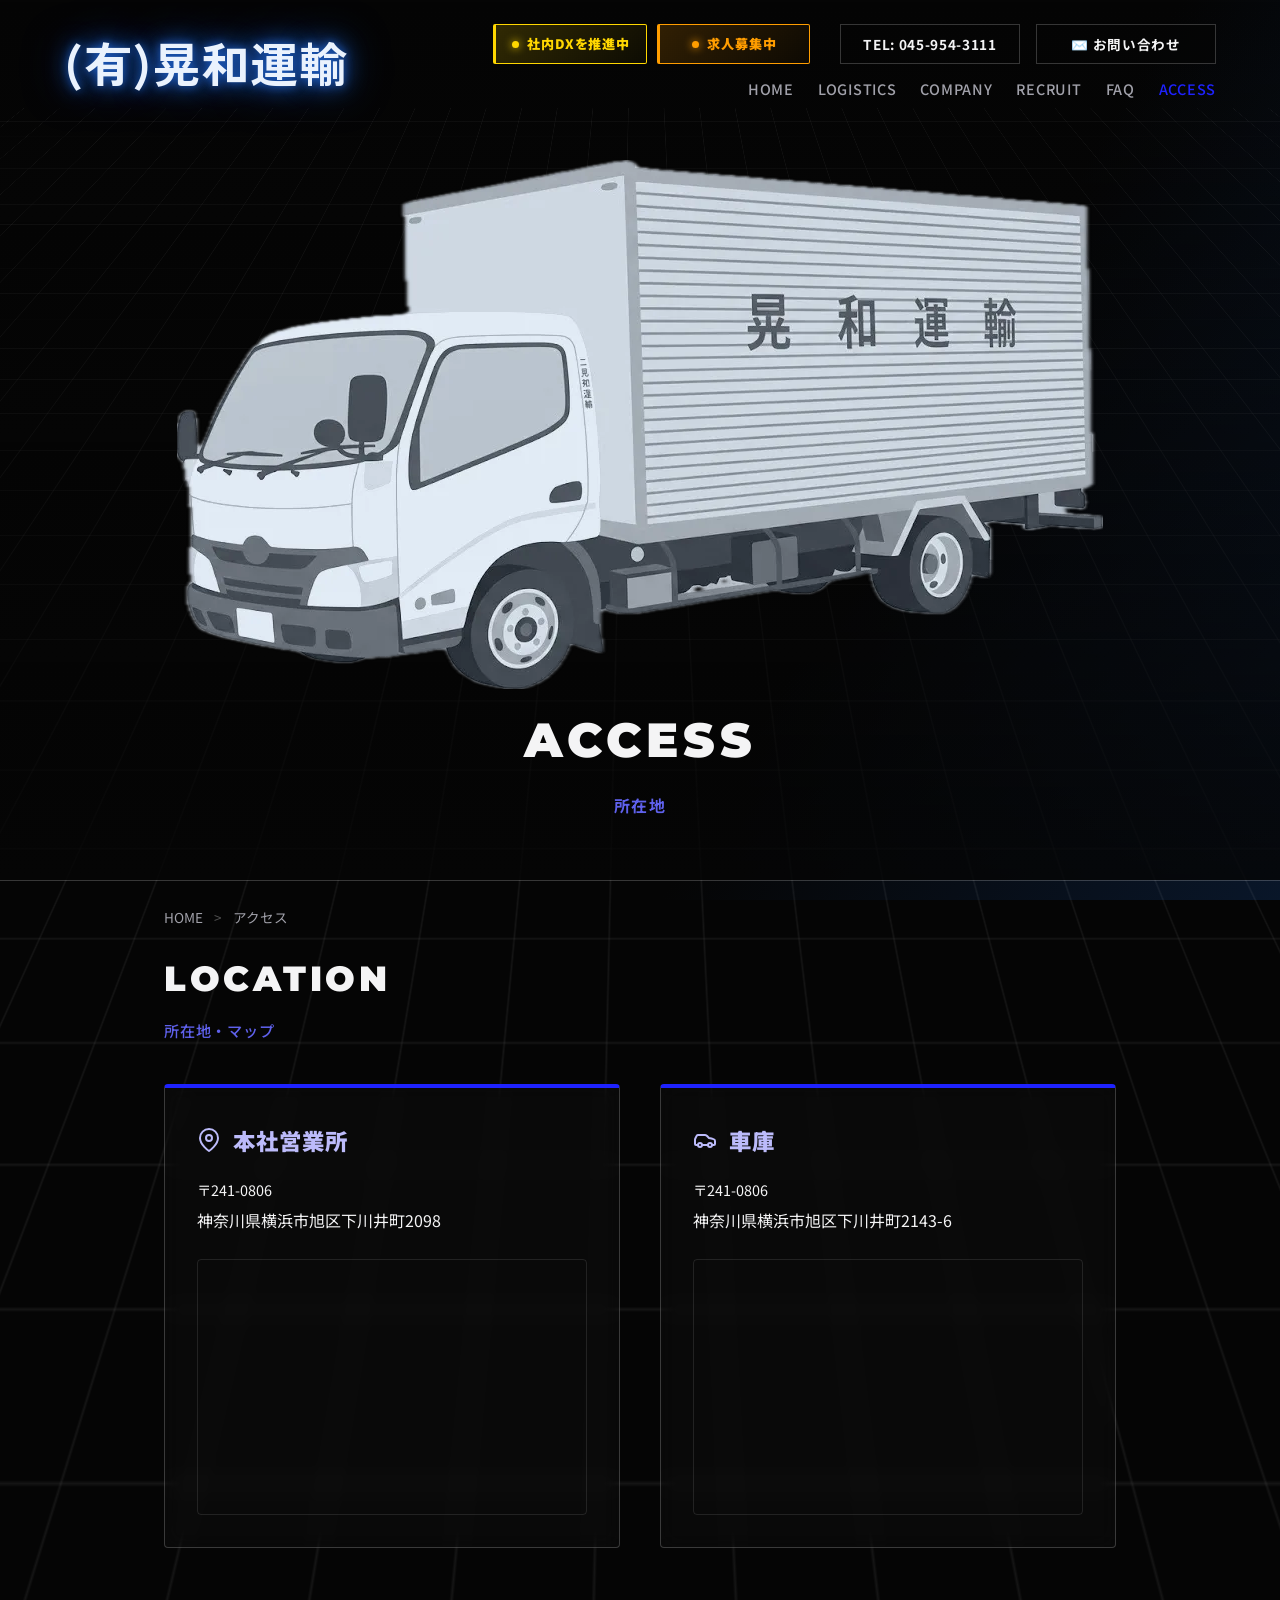
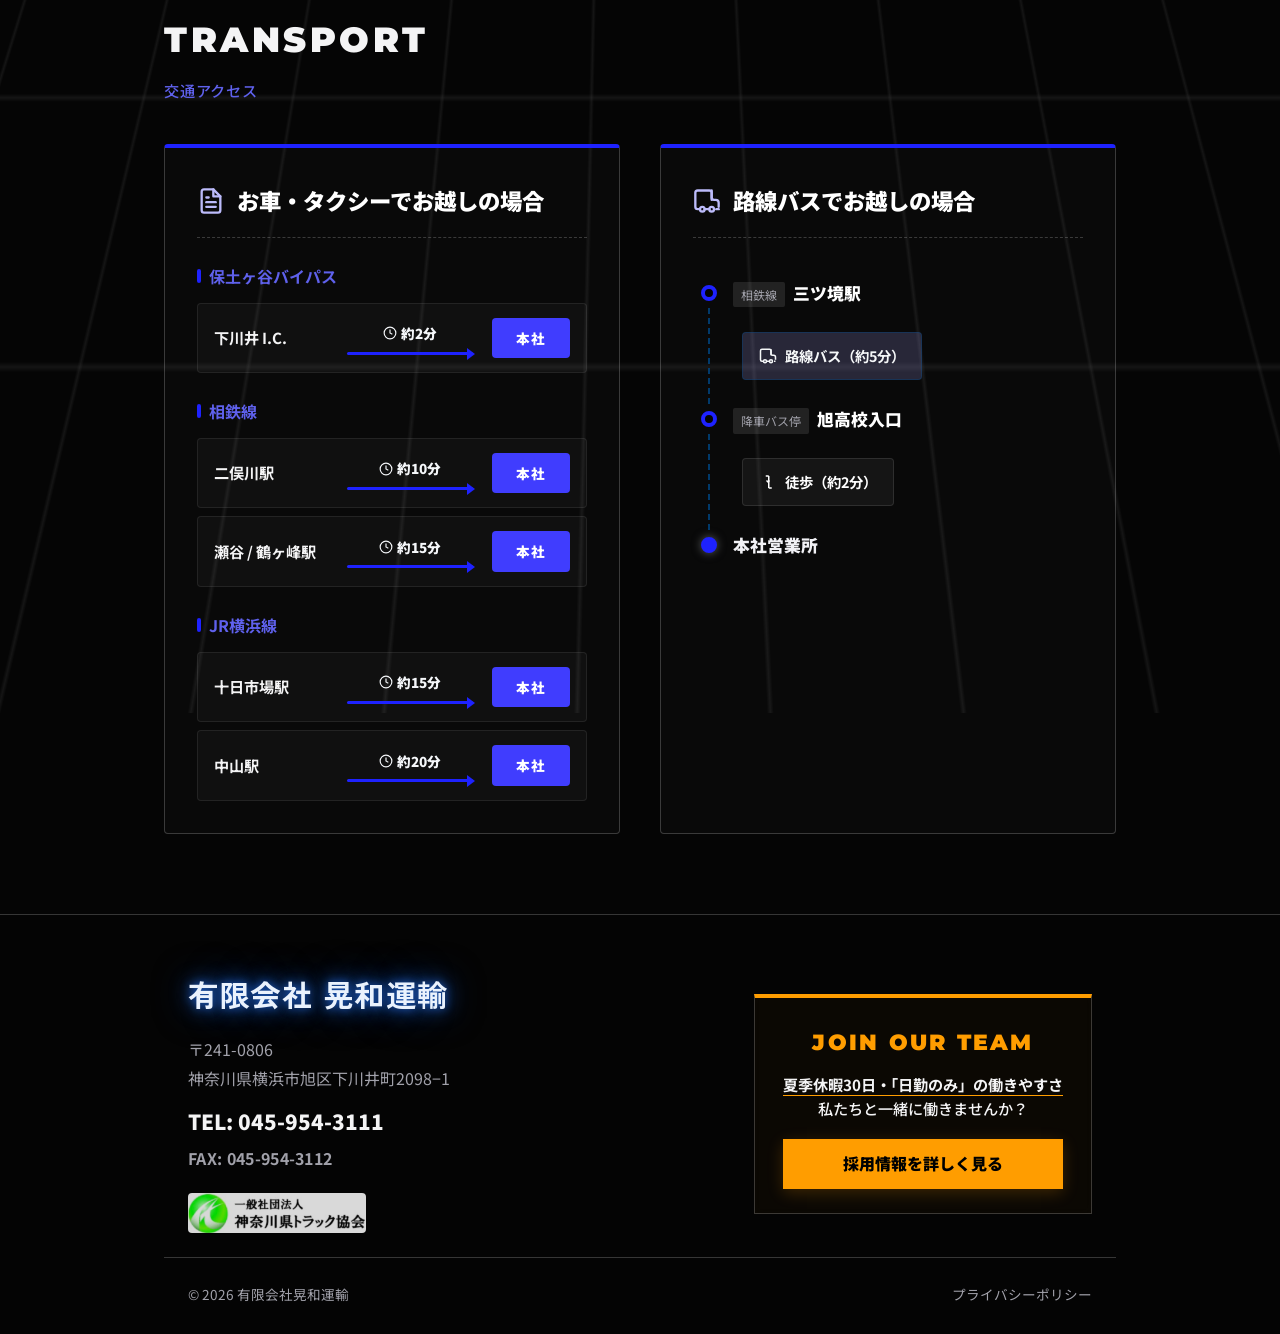
==== commit 8760775c: "Add files via upload" ====
--- a/access.html
+++ b/access.html
@@ -344,7 +344,7 @@
 
           <nav class="site-nav">
             <a href="/" id="menu-home" class="nav-home">HOME<span class="nav-ja">ホーム</span></a>
-            <a href="/services" id="menu-services" class="nav-services">SERVICES<span class="nav-ja">事業内容</span></a>
+            <a href="/logistics" id="menu-services" class="nav-services">LOGISTICS<span class="nav-ja">事業内容</span></a>
             <a href="/company" id="menu-company" class="nav-company">COMPANY<span class="nav-ja">会社情報</span></a>
             <a href="/recruit" id="menu-recruit" class="nav-recruit">RECRUIT<span class="nav-ja">採用情報</span></a>
             <a href="/faq" id="menu-faq" class="nav-faq">FAQ<span class="nav-ja">よくある質問</span></a>
@@ -374,6 +374,7 @@
 
   <main>
     <section class="subpage-hero">
+      <img class="bg-truck" src="images/truck-bg.webp" width="926" height="529" alt="" aria-hidden="true" loading="lazy" decoding="async">
       <div class="container fade-up">
         <h1 class="subpage-heading">
           <span class="subpage-title">Access</span>
--- a/css/styles.css
+++ b/css/styles.css
@@ -45,15 +45,15 @@
 
 html, body {
   overflow-x: hidden;
+  /* clip は「スクロールする箱」を作らない。hidden だと Android版Chromeで body が箱になり、
+     下の overscroll-behavior と組み合わさって縦スクロールが止まる（2026-09 OPPOで発生） */
+  overflow-x: clip;
   width: 100%;
   max-width: 100vw;
   position: relative;
 
-  /* スマホで下端を超えてスクロールしたとき、背景のグリッドが
-     めくれて見えてしまうのを防ぎます（上端も同様）。
-     ※ここに background を書くと body の背景がキャンバスへ伝播しなくなり、
-       z-index が負の .page-bg / .page-grid を覆い隠してしまうので書きません */
-  overscroll-behavior-y: none;
+  /* ※ここに background を書くと body の背景がキャンバスへ伝播しなくなり、
+     z-index が負の .page-bg / .page-grid を覆い隠してしまうので書きません */
 
   -webkit-text-size-adjust: 100%;
   text-size-adjust: 100%;
@@ -92,10 +92,21 @@
 .page-bg {
   position: fixed;
   top: 0; left: 0; width: 100%; height: 100%;
+  overflow: hidden;
+  background: #050505;
+  z-index: -20;
+  pointer-events: none;
+}
+/* グラデーションは「層ごと滑らせる」方式で動かす（transform なのでGPUだけで動き、
+   画面全体の描き直しが起きない）。以前の background-position のアニメは毎フレーム全画面を
+   描き直していて、トップのマーキーなどがカクつく原因だった（2026-10） */
+.page-bg::before {
+  content: "";
+  position: absolute;
+  top: -50%; left: 0; width: 200%; height: 200%;
   background: linear-gradient(120deg, #050505 40%, #0a192f 60%, #050505 80%);
-  background-size: 200% 200%;
   animation: gradientMove 15s ease infinite;
-  z-index: -20;
+  will-change: transform;
 }
 
 .page-grid {
@@ -113,9 +124,9 @@
 }
 
 @keyframes gradientMove {
-  0% { background-position: 0% 50%; }
-  50% { background-position: 100% 50%; }
-  100% { background-position: 0% 50%; }
+  0% { transform: translate3d(0, 0, 0); }
+  50% { transform: translate3d(-50%, 0, 0); }
+  100% { transform: translate3d(0, 0, 0); }
 }
 
 @keyframes pageGridMove {
@@ -394,7 +405,6 @@
   .hbadge { font-size: 0.7rem; padding: 0 10px; gap: 6px; }
   .header-action-btn { width: 132px; font-size: 0.72rem; }
 }
-}
 
 /* ==========================================================================
    端末モックアップ（すべて架空のサンプルデータで作図しています）
@@ -657,6 +667,22 @@
   .brand { font-size: 2.1rem; animation: none; }
   .hbadge { animation: none; }
 
+  /* ★同じ理由で、カード類のすりガラスもスマホでは切ります。
+     カードは半透明なので、スクロール中ずっと「後ろの背景をぼかし直す」処理が
+     カードの枚数ぶん走ります（トップページだけで8枚）。
+     ページ側の指定より後に読まれる保証がないため !important を付けています。 */
+  .service-card, .info-card, .contact-card,
+  .fleet-card, .strength-card, .problem-box,
+  .overview-list, .map-card, .transport-card,
+  .footer-recruit-banner, .footer-recruit-box,
+  .highlight-box, .policy-card,
+  .message-text, .recruit-intro-box, .recruit-table-wrapper,
+  .overview-table, .ceo-message-box,
+  .contact-intro-box, .contact-form-panel, .faq-item {
+    backdrop-filter: none !important;
+    -webkit-backdrop-filter: none !important;
+  }
+
   /* すりガラス（backdrop-filter）はスクロールのたびに背景をぼかし直すため、
      スマホでは不透明な背景に置き換えます（見た目はほぼ同じです） */
   .site-header.scrolled {
@@ -665,6 +691,10 @@
     -webkit-backdrop-filter: none;
   }
 
+  /* スマホで下端を超えてスクロールしたとき、背景のグリッドがめくれて
+     見えてしまうのを防ぎます（上端も同様）。PCでは指定しません */
+  html { overscroll-behavior-y: none; } /* body に付けるとAndroid版Chromeでスクロールが止まるため html のみ */
+
   .pc-only { display: none !important; }
   .sp-only { display: flex !important; } /* ← !importantを追加！ */
   
@@ -672,9 +702,9 @@
       animation: none;
     }
 
-  .page-bg {
+  .page-bg::before {
       animation: none;
-      background-position: 100% 50%;
+      transform: translate3d(-50%, 0, 0);
     }
 
   /* スマホは描画負荷を避けるためアニメーションを止めます */
@@ -857,4 +887,37 @@
   
   .footer-bottom { flex-direction: column; gap: 12px; text-align: center; }
   .footer-policy-split { display: none; }
-}+}
+
+/* ==========================================================================
+   タッチ・クリックした場所に広がる波紋（js/common.js が作る）
+   transform と opacity だけで動かすので軽い。操作は一切じゃましない。
+   ========================================================================== */
+.tap-drop {
+  position: fixed;
+  left: 0; top: 0;
+  width: 120px; height: 120px;
+  margin: -60px 0 0 -60px;
+  border-radius: 50%;
+  border: 1.5px solid rgba(0, 229, 255, 0.85);
+  box-shadow: 0 0 14px rgba(0, 229, 255, 0.45), inset 0 0 10px rgba(0, 229, 255, 0.25);
+  pointer-events: none;
+  z-index: 9999;
+  transform: scale(0.08);
+  opacity: 0.9;
+  animation: tapDrop 1.4s cubic-bezier(.2,.7,.3,1) forwards;
+  will-change: transform, opacity;
+}
+.tap-drop.second {
+  border-width: 1px;
+  box-shadow: none;
+  animation-delay: 0.3s;
+  opacity: 0;
+}
+@keyframes tapDrop {
+  0%   { transform: scale(0.08); opacity: 0.9; }
+  100% { transform: scale(1);    opacity: 0; }
+}
+@media (prefers-reduced-motion: reduce) {
+  .tap-drop { display: none; }
+}
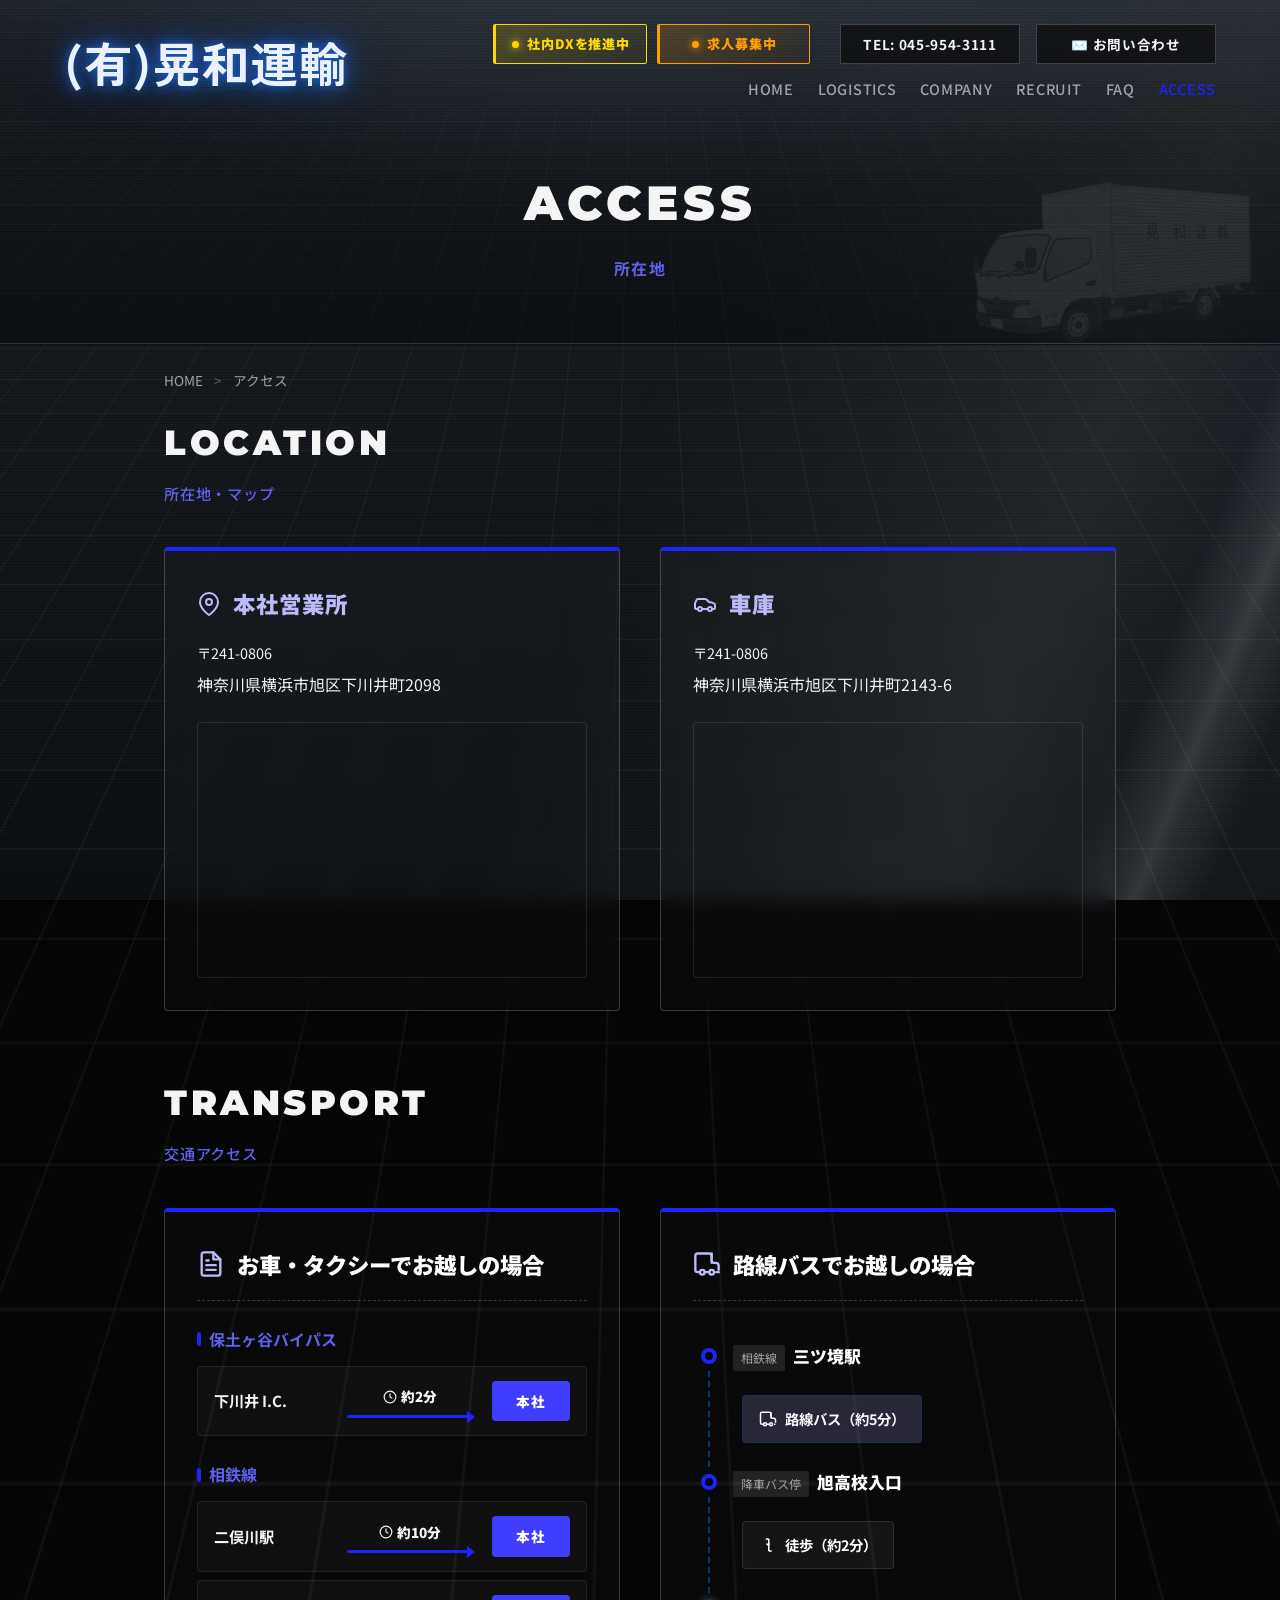
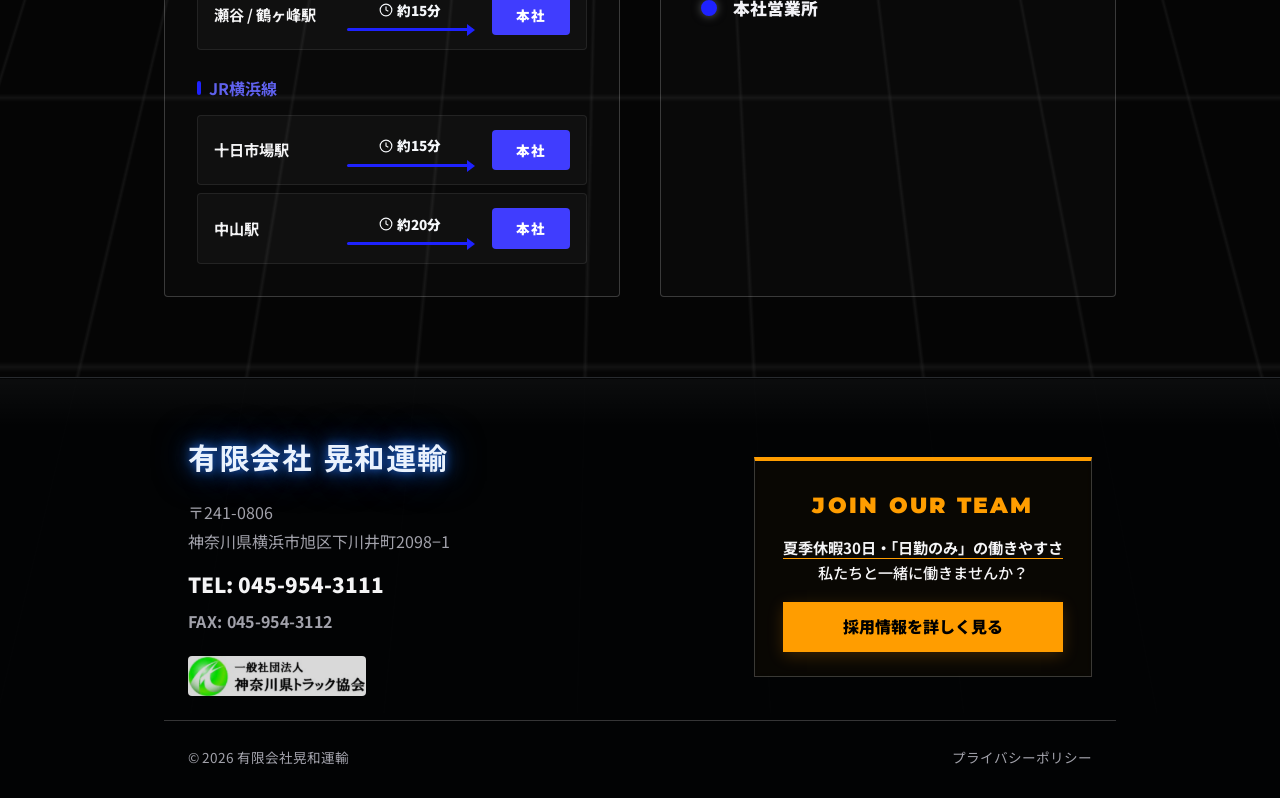
==== commit 6d02dda7: "Add files via upload" ====
--- a/access.html
+++ b/access.html
@@ -7,7 +7,7 @@
   <meta name="description" content="横浜市旭区にある有限会社晃和運輸へのアクセス・地図情報です。本社営業所、および車庫のGoogleマップを掲載。保土ヶ谷バイパス「下川井IC」より車で2分、相鉄線・横浜線からの各種アクセス方法をご案内します。" />
   <link rel="canonical" href="https://kowa-yokohama.com/access" />
 
-  <link rel="stylesheet" href="css/styles.css" />
+  <link rel="stylesheet" href="css/styles.css?v=20261001-2" />
 
   <style>
     /* ==========================================================================
@@ -537,6 +537,6 @@
   </main>
 
   <div id="footer-placeholder"></div>
-  <script src="js/common.js"></script>
+  <script src="js/common.js?v=20261001-2"></script>
 </body>
 </html>
--- a/css/styles.css
+++ b/css/styles.css
@@ -92,20 +92,31 @@
 .page-bg {
   position: fixed;
   top: 0; left: 0; width: 100%; height: 100%;
+  height: 100lvh; /* アドレスバーの出入りで高さが変わらないように */
   overflow: hidden;
-  background: #050505;
+  /* ガンメタルの地：上が少し明るく、下へ沈む。ヘアライン（横すじ）もここに静止で重ねる（層を増やさない） */
+  background:
+    repeating-linear-gradient(180deg, rgba(255,255,255,.024) 0 1px, transparent 1px 2px),
+    repeating-linear-gradient(180deg, rgba(0,0,0,.13) 0 1px, transparent 1px 3px),
+    radial-gradient(90% 55% at 50% -15%, rgba(84,96,110,.5) 0%, rgba(84,96,110,0) 70%),
+    linear-gradient(180deg, #1a1f25 0%, #12161a 45%, #0a0d10 100%);
+  background-color: #0a0d10;
   z-index: -20;
   pointer-events: none;
 }
-/* グラデーションは「層ごと滑らせる」方式で動かす（transform なのでGPUだけで動き、
-   画面全体の描き直しが起きない）。以前の background-position のアニメは毎フレーム全画面を
-   描き直していて、トップのマーキーなどがカクつく原因だった（2026-10） */
+/* 光沢は「層ごと滑らせる」方式で動かす（transform なのでGPUだけで動き、
+   画面全体の描き直しが起きない）。幅広く・弱く・2本で、傷ではなく映り込みに見せる */
 .page-bg::before {
   content: "";
   position: absolute;
-  top: -50%; left: 0; width: 200%; height: 200%;
-  background: linear-gradient(120deg, #050505 40%, #0a192f 60%, #050505 80%);
-  animation: gradientMove 15s ease infinite;
+  top: 0; left: 0; width: 250%; height: 100%;
+  /* はっきり見える細い筋（主役）＋その後ろに幅広く弱い映り込み */
+  background: linear-gradient(112deg,
+    transparent 22%, rgba(235,242,250,.03) 30%, rgba(235,242,250,.07) 36%,
+    rgba(150,175,200,.06) 40%, rgba(220,235,250,.13) 41.5%,
+    rgba(255,255,255,.17) 42%, rgba(220,235,250,.13) 42.5%,
+    rgba(150,175,200,.06) 44%, rgba(235,242,250,.03) 50%, transparent 56%);
+  animation: glossSweep 22s linear infinite;
   will-change: transform;
 }
 
@@ -116,17 +127,22 @@
     linear-gradient(var(--border-color) 1px, transparent 1px),
     linear-gradient(90deg, var(--border-color) 1px, transparent 1px);
   background-size: 60px 60px;
-  opacity: 0.3;
+  opacity: 0.25;
   z-index: -10;
   pointer-events: none;
   transform: perspective(1000px) rotateX(50deg);
-  animation: pageGridMove 10s linear infinite;
-}
-
-@keyframes gradientMove {
-  0% { transform: translate3d(0, 0, 0); }
-  50% { transform: translate3d(-50%, 0, 0); }
-  100% { transform: translate3d(0, 0, 0); }
+  animation: pageGridMove 20s linear infinite;
+}
+
+/* 光沢は右から入って左へ抜ける片道。往復より金属の映り込みらしい */
+@keyframes glossSweep {
+  from { transform: translate3d(0, 0, 0); }
+  to   { transform: translate3d(-60%, 0, 0); }
+}
+
+@keyframes glossSweepSp {
+  from { transform: translate3d(0, 0, 0); }
+  to   { transform: translate3d(-50%, 0, 0); }
 }
 
 @keyframes pageGridMove {
@@ -500,11 +516,32 @@
    下層ページ共通コンポーネント
    ========================================================================== */
 .subpage-hero {
+  position: relative;
+  overflow: hidden; /* トラックの切り抜き枠（html/body には触らない） */
   padding: 160px 0 60px;
   text-align: center;
-  border-bottom: 1px solid var(--border-color);
-  background: linear-gradient(to bottom, rgba(5,5,5,0), rgba(5,5,5,0.8));
-}
+  border-bottom: 1px solid rgba(200,215,230,.14);
+  box-shadow: 0 1px 0 rgba(0,0,0,.5);
+  background: linear-gradient(to bottom, rgba(7,9,11,0), rgba(7,9,11,0.55));
+}
+.subpage-hero .container { position: relative; z-index: 1; }
+
+/* サブページの見出し部：右下に自社トラック（切り抜き・銀のモノトーン）を1台。
+   文字入りなので左右反転しない。見出しは中央寄せなので右端と重ならない */
+.bg-truck {
+  position: absolute;
+  z-index: 0;
+  pointer-events: none;
+  user-select: none;
+  height: auto;
+}
+.subpage-hero .bg-truck {
+  right: 2%; bottom: 0;
+  width: min(22vw, 350px); /* 高さ200px以下＝ヘッダー（126px）の下に収まる */
+  opacity: .10;
+}
+/* 見出しが長いページ（Privacy Policy）は、タブレット・スマホ幅で見出しに届くので出さない */
+@media (max-width: 1199px) { .subpage-hero .bg-truck-narrow { display: none; } }
 
 /* ★h1をキーワードを含む見出し全体にまとめるための入れ物（見た目には影響しません） */
 .subpage-heading {
@@ -556,8 +593,10 @@
    ========================================================================== */
 .site-footer {
   padding: 52px 0 28px;
-  background-color: rgba(5, 5, 5, 0.85);
-  border-top: 1px solid var(--border-color);
+  /* ほぼ不透明にして、背景の光沢をここで止める（土台） */
+  background: linear-gradient(180deg, rgba(255,255,255,.04), transparent 48px), rgba(3, 4, 5, 0.94);
+  border-top: 1px solid rgba(210, 225, 240, 0.18);
+  box-shadow: inset 0 1px 0 rgba(0, 0, 0, 0.65);
 }
 
 .footer-top {
@@ -700,12 +739,14 @@
   
   .page-grid {
       animation: none;
+      top: -20%; left: -20%; width: 140%; height: 140%;
+      opacity: 0.16;
+      background-size: 48px 48px;
     }
 
-  .page-bg::before {
-      animation: none;
-      transform: translate3d(-50%, 0, 0);
-    }
+  /* 背景の光沢はスマホでも流す（transformだけなので軽い）。層は小さめに */
+  .page-bg::before { width: 200%; animation-name: glossSweepSp; }
+
 
   /* スマホは描画負荷を避けるためアニメーションを止めます */
   .hbadge-dot { animation: none; }
@@ -850,6 +891,8 @@
   .nav-access .nav-ja   { color: var(--primary-blue); }
    
   .subpage-hero { padding: 120px 0 40px; }
+  /* スマホは見出し部の高さを変えず、右下の隅に小さく置く */
+  .subpage-hero .bg-truck { width: min(24vw, 120px); right: 3%; bottom: 4px; opacity: .14; }
   .subpage-title { font-size: 2.2rem; }
   .section-title { font-size: 1.8rem; margin-bottom: 24px; }
 
@@ -920,4 +963,6 @@
 }
 @media (prefers-reduced-motion: reduce) {
   .tap-drop { display: none; }
-}
+  /* 「動きを減らす」設定の人には、背景の光沢と格子を止める */
+  .page-bg::before, .page-grid { animation: none; }
+}
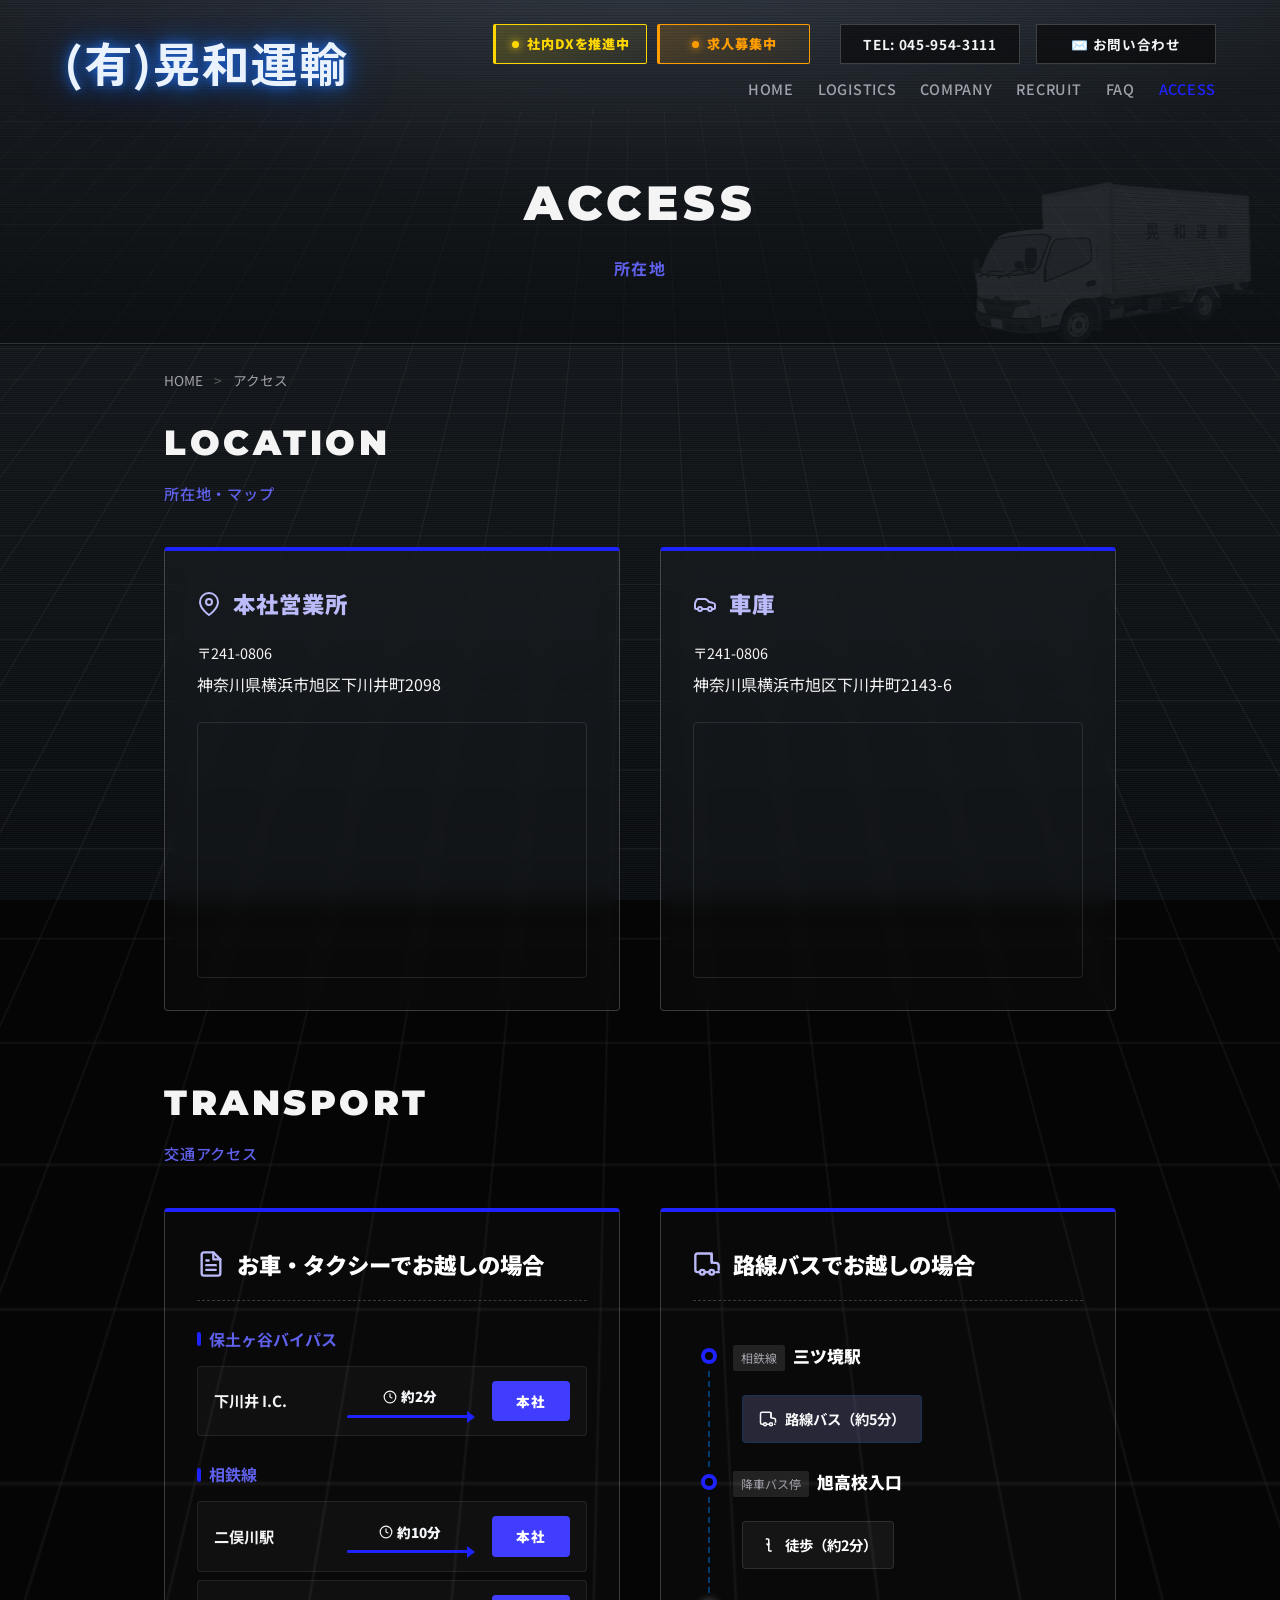
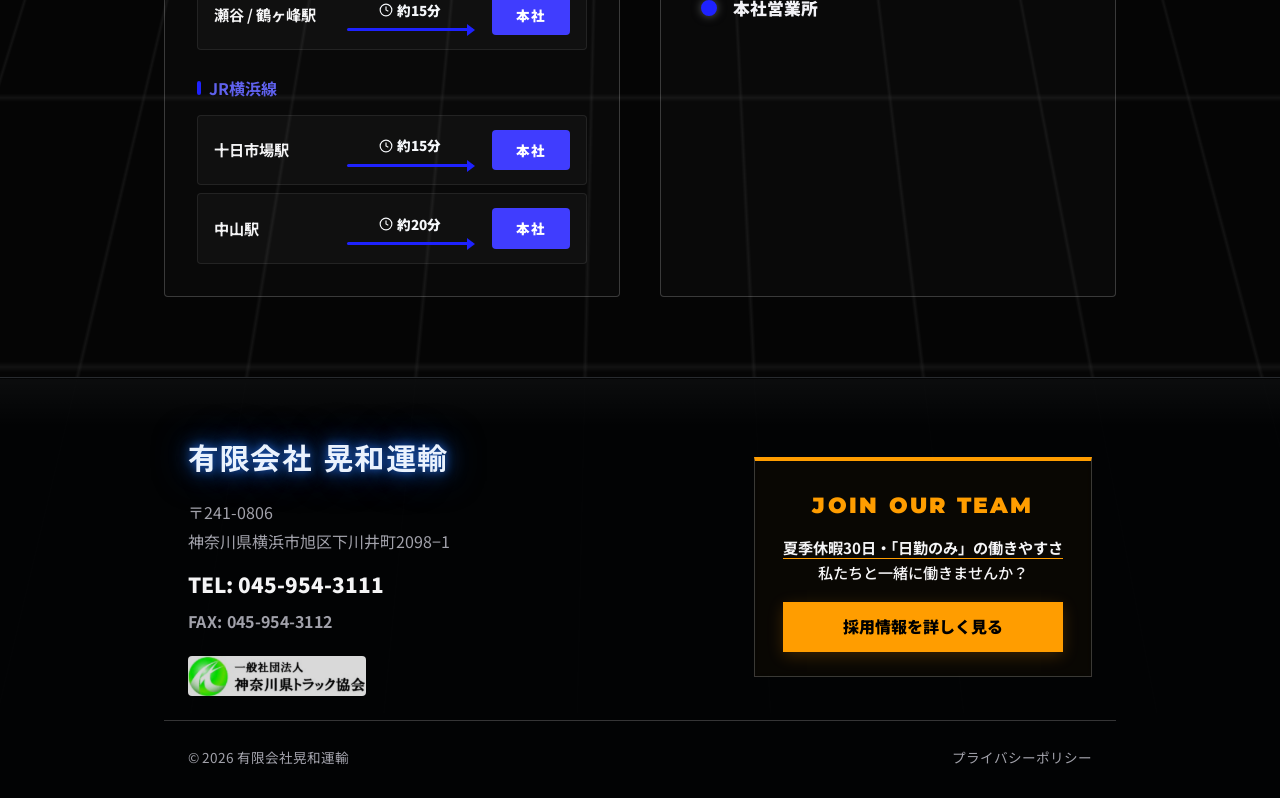
==== commit 64a61863: "Add files via upload" ====
--- a/access.html
+++ b/access.html
@@ -7,7 +7,7 @@
   <meta name="description" content="横浜市旭区にある有限会社晃和運輸へのアクセス・地図情報です。本社営業所、および車庫のGoogleマップを掲載。保土ヶ谷バイパス「下川井IC」より車で2分、相鉄線・横浜線からの各種アクセス方法をご案内します。" />
   <link rel="canonical" href="https://kowa-yokohama.com/access" />
 
-  <link rel="stylesheet" href="css/styles.css?v=20261001-2" />
+  <link rel="stylesheet" href="css/styles.css?v=20261001-3" />
 
   <style>
     /* ==========================================================================
@@ -537,6 +537,6 @@
   </main>
 
   <div id="footer-placeholder"></div>
-  <script src="js/common.js?v=20261001-2"></script>
+  <script src="js/common.js?v=20261001-3"></script>
 </body>
 </html>
--- a/css/styles.css
+++ b/css/styles.css
@@ -109,14 +109,16 @@
 .page-bg::before {
   content: "";
   position: absolute;
-  top: 0; left: 0; width: 250%; height: 100%;
-  /* はっきり見える細い筋（主役）＋その後ろに幅広く弱い映り込み */
-  background: linear-gradient(112deg,
-    transparent 22%, rgba(235,242,250,.03) 30%, rgba(235,242,250,.07) 36%,
-    rgba(150,175,200,.06) 40%, rgba(220,235,250,.13) 41.5%,
-    rgba(255,255,255,.17) 42%, rgba(220,235,250,.13) 42.5%,
-    rgba(150,175,200,.06) 44%, rgba(235,242,250,.03) 50%, transparent 56%);
-  animation: glossSweep 22s linear infinite;
+  /* 光の筋だけの細長い層（画面幅の0.9倍）を斜めに傾けて横切らせる。
+     以前は画面の2.5倍の巨大な層を動かしていて、iPhoneではスクロール中に止まっていた */
+  top: 0; left: 0; width: 90vw; height: 100%;
+  background: linear-gradient(90deg,
+    transparent 0%, rgba(235,242,250,.03) 23.5%, rgba(235,242,250,.07) 41%,
+    rgba(150,175,200,.06) 53%, rgba(220,235,250,.13) 57.4%,
+    rgba(255,255,255,.17) 58.8%, rgba(220,235,250,.13) 60.3%,
+    rgba(150,175,200,.06) 64.7%, rgba(235,242,250,.03) 82.4%, transparent 100%);
+  transform: translate3d(110vw, 0, 0) skewX(-22deg);
+  animation: glossSweep 24s linear infinite;
   will-change: transform;
 }
 
@@ -136,13 +138,8 @@
 
 /* 光沢は右から入って左へ抜ける片道。往復より金属の映り込みらしい */
 @keyframes glossSweep {
-  from { transform: translate3d(0, 0, 0); }
-  to   { transform: translate3d(-60%, 0, 0); }
-}
-
-@keyframes glossSweepSp {
-  from { transform: translate3d(0, 0, 0); }
-  to   { transform: translate3d(-50%, 0, 0); }
+  from { transform: translate3d(110vw, 0, 0) skewX(-22deg); }
+  to   { transform: translate3d(-115vw, 0, 0) skewX(-22deg); }
 }
 
 @keyframes pageGridMove {
@@ -744,8 +741,8 @@
       background-size: 48px 48px;
     }
 
-  /* 背景の光沢はスマホでも流す（transformだけなので軽い）。層は小さめに */
-  .page-bg::before { width: 200%; animation-name: glossSweepSp; }
+  /* 背景の光沢はスマホでも流す（transformだけなので軽い） */
+
 
 
   /* スマホは描画負荷を避けるためアニメーションを止めます */
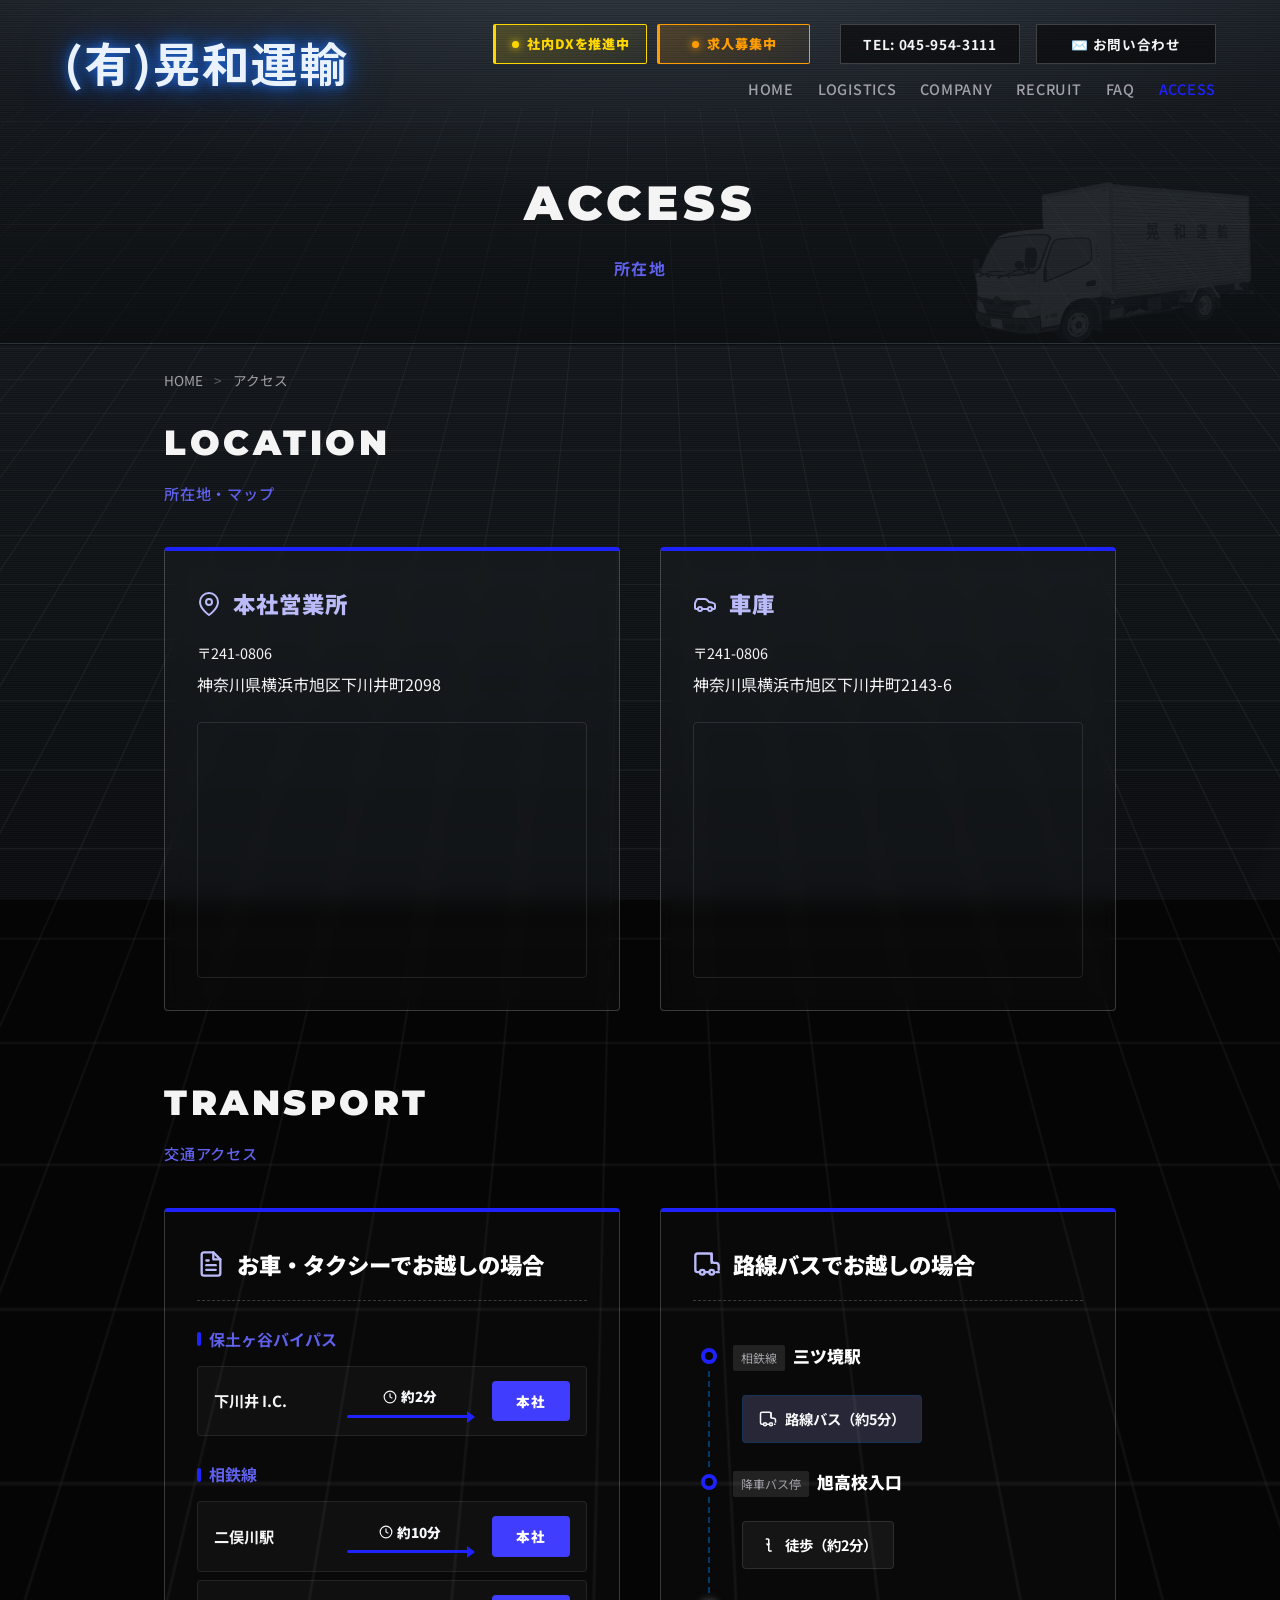
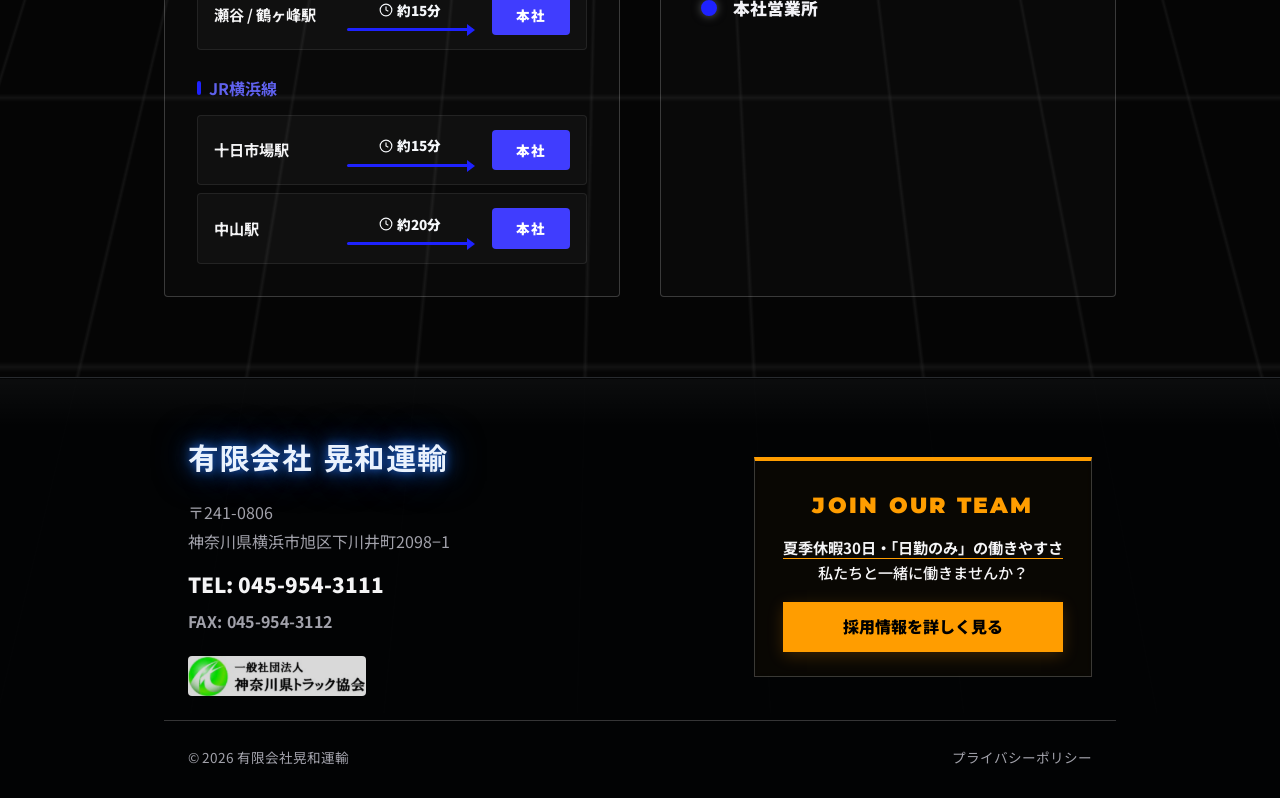
==== commit 3c82dbd6: "Add files via upload" ====
--- a/access.html
+++ b/access.html
@@ -7,7 +7,7 @@
   <meta name="description" content="横浜市旭区にある有限会社晃和運輸へのアクセス・地図情報です。本社営業所、および車庫のGoogleマップを掲載。保土ヶ谷バイパス「下川井IC」より車で2分、相鉄線・横浜線からの各種アクセス方法をご案内します。" />
   <link rel="canonical" href="https://kowa-yokohama.com/access" />
 
-  <link rel="stylesheet" href="css/styles.css?v=20261001-3" />
+  <link rel="stylesheet" href="css/styles.css?v=20261001-4" />
 
   <style>
     /* ==========================================================================
@@ -537,6 +537,6 @@
   </main>
 
   <div id="footer-placeholder"></div>
-  <script src="js/common.js?v=20261001-3"></script>
+  <script src="js/common.js?v=20261001-4"></script>
 </body>
 </html>
--- a/css/styles.css
+++ b/css/styles.css
@@ -106,7 +106,8 @@
 }
 /* 光沢は「層ごと滑らせる」方式で動かす（transform なのでGPUだけで動き、
    画面全体の描き直しが起きない）。幅広く・弱く・2本で、傷ではなく映り込みに見せる */
-.page-bg::before {
+.page-bg::before,
+.page-bg::after {
   content: "";
   position: absolute;
   /* 光の筋だけの細長い層（画面幅の0.9倍）を斜めに傾けて横切らせる。
@@ -121,6 +122,8 @@
   animation: glossSweep 24s linear infinite;
   will-change: transform;
 }
+/* 2本目の筋を半周期ずらして流す（1本目が左に消えたら、間をあけずに次が来る） */
+.page-bg::after { animation-delay: -12s; }
 
 .page-grid {
   position: fixed;
@@ -961,5 +964,5 @@
 @media (prefers-reduced-motion: reduce) {
   .tap-drop { display: none; }
   /* 「動きを減らす」設定の人には、背景の光沢と格子を止める */
-  .page-bg::before, .page-grid { animation: none; }
-}
+  .page-bg::before, .page-bg::after, .page-grid { animation: none; }
+}
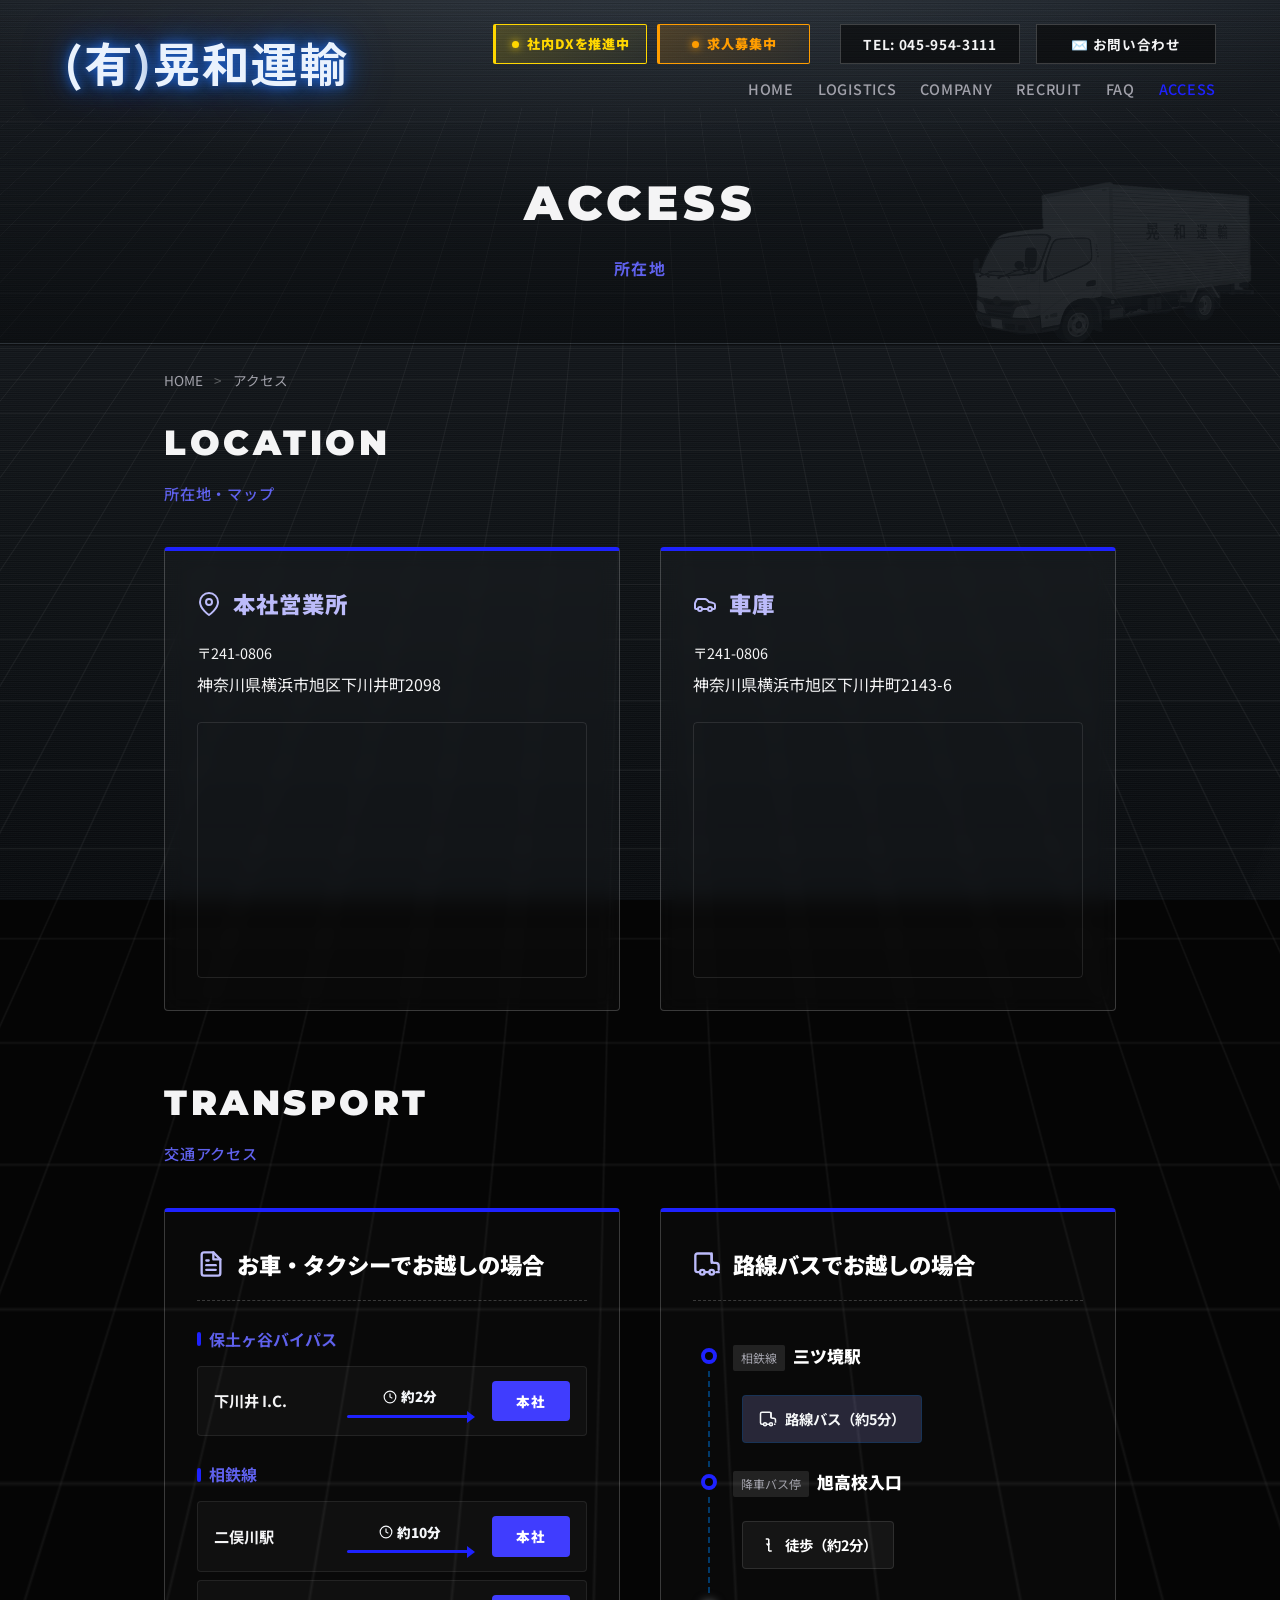
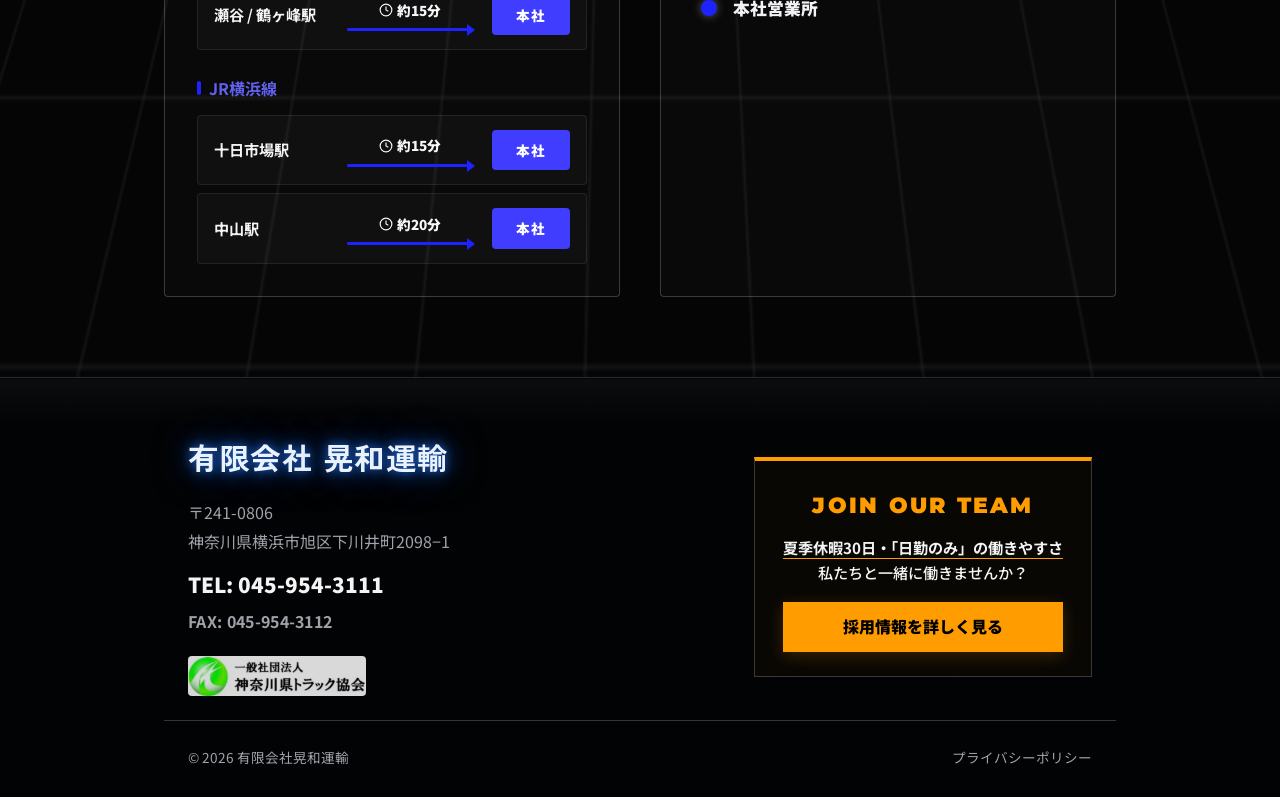
==== commit e6316cf5: "文字を大きくした時の表示崩れを修正(会社概要ボタンの折れ・DX STEP4の枠・社名/見出し/メニュー/フッター) ?v=20261026-1" ====
--- a/access.html
+++ b/access.html
@@ -7,7 +7,7 @@
   <meta name="description" content="横浜市旭区にある有限会社晃和運輸へのアクセス・地図情報です。本社営業所、および車庫のGoogleマップを掲載。保土ヶ谷バイパス「下川井IC」より車で2分、相鉄線・横浜線からの各種アクセス方法をご案内します。" />
   <link rel="canonical" href="https://kowa-yokohama.com/access" />
 
-  <link rel="stylesheet" href="css/styles.css?v=20261001-4" />
+  <link rel="stylesheet" href="css/styles.css?v=20261026-1" />
 
   <style>
     /* ==========================================================================
@@ -285,7 +285,9 @@
     /* スマホ用レスポンシブ */
     @media (max-width: 768px) {
       /* --- 文字サイズの統一（スマホ） --- */
-      .map-title, .transport-title { font-size: 1.3rem; }
+      /* 拡大して幅が狭い時だけ小さくします（幅320px以上は今と同じ1.3rem） */
+      .map-title, .transport-title { font-size: min(1.3rem, 6.5vw); }
+      @media (max-width: 300px) { .transport-title { flex-wrap: wrap; } }
       .map-address, .route-group-name { font-size: 0.95rem; }
 
       .map-grid { grid-template-columns: 1fr; gap: 24px; }
@@ -322,7 +324,7 @@
   <div id="header-placeholder">
     <header class="site-header" id="header">
       <div class="header-inner">
-        <a href="/" class="brand">(有)晃和運輸</a>
+        <a href="/" class="brand"><span class="keep-text">(有)</span><span class="keep-text">晃和運輸</span></a>
 
 
         <div class="header-right" id="header-right">
@@ -537,6 +539,6 @@
   </main>
 
   <div id="footer-placeholder"></div>
-  <script src="js/common.js?v=20261001-4"></script>
+  <script src="js/common.js?v=20261026-1"></script>
 </body>
 </html>
--- a/css/styles.css
+++ b/css/styles.css
@@ -260,8 +260,10 @@
   transition: all 0.3s ease;
 }
 .header-action-btn:hover {
-  background-color: rgba(255, 157, 0, 0.297);
+  /* 枠と同じシアンをごく薄く敷く（以前はオレンジで、枠の色と喧嘩していた） */
+  background-color: rgba(0, 229, 255, 0.08);
   border-color: var(--accent-cyan);
+  color: var(--accent-cyan);
   box-shadow: 0 0 10px rgba(0, 229, 255, 0.3);
 }
 
@@ -966,3 +968,64 @@
   /* 「動きを減らす」設定の人には、背景の光沢と格子を止める */
   .page-bg::before, .page-bg::after, .page-grid { animation: none; }
 }
+
+/* ==========================================================================
+   文字を大きくした時・画面を拡大した時の崩れ対策（2026/10/26）
+   ・100%表示（幅320〜412px）の見た目は変えず、それより狭い時・文字が大きい時だけ効きます
+   ・「〇〇vw」の上限は「その大きさ ÷ 3.2」＝幅320pxで今と同じ大きさになる値です
+   ・body には overflow / overscroll を付けないこと（PCのスクロール不具合の再発防止）
+   ========================================================================== */
+/* ひとかたまりで見せたい言葉でも、枠より長くなったら枠の中で折り返します */
+.keep-text { max-width: 100%; }
+
+/* トラック協会のロゴが枠からはみ出さないように */
+.truck-logo-link { max-width: 100%; }
+.truck-logo-link img { max-width: 100%; height: auto; max-height: 40px; }
+
+@media (max-width: 768px) {
+  /* ロゴ：幅320px以上は今と同じ。狭い時は小さくし、それでも入らなければ「(有)」「晃和運輸」で折り返します */
+  .brand { font-size: min(2.1rem, 10.5vw); }
+
+  /* メニュー上部のバッジ：文字が大きい時は2行で全部見せます（切れて読めなくなるのを防ぐ） */
+  .menu-badges .hbadge {
+    height: auto;
+    min-height: 44px;
+    white-space: normal;
+    line-height: 1.25;
+    text-align: center;
+    font-size: min(0.84rem, 3.72vw);
+  }
+  @media (max-width: 360px) {
+    .menu-badges .hbadge { font-size: min(0.75rem, 3.75vw); }
+  }
+
+  /* メニューの項目：狭い時は英語と日本語を2段に分けます */
+  .site-nav a { font-size: min(clamp(1.3rem, 3.5vh, 1.8rem), 9vw); flex-wrap: wrap; row-gap: 2px; }
+  .site-nav a .nav-ja { font-size: min(1rem, 5vw); }
+
+  /* メニュー下のTEL・フォームボタン：番号が途中で折れないようにし、
+     2つ並べて入りきらない時（文字が大きい時・拡大時）だけ自動で縦に2段にします（100%では今どおり横2列） */
+  .header-right .header-contact.sp-only.menu-contact-grid {
+    grid-template-columns: repeat(auto-fit, minmax(min(100%, 8em), 1fr)); /* 1列の最小幅は文字の大きさに比例 */
+  }
+  .menu-contact-btn { white-space: nowrap; height: auto; min-height: 44px; padding: 0 4px; }
+
+  /* フッターの採用バナー（見出し・ボタン）：文字が大きい時は折り返して枠に収めます */
+  .footer-recruit-text h3 { font-size: min(1.4rem, 7vw); }
+  .footer-recruit-btn { height: auto; min-height: 50px; padding: 8px 12px; text-align: center; }
+  .footer-brand { font-size: min(1.55rem, 7.75vw); }
+}
+
+@media (max-width: 768px) and (max-width: 300px) {
+  /* 拡大して幅がとても狭い時だけ、採用バナーの文を折り返して枠に収めます（100%では今どおり1行） */
+  .footer-recruit-text p { white-space: normal; }
+  /* 拡大して幅がとても狭い時は、メニュー上部のバッジの余白を詰めます */
+  .menu-badges .hbadge { font-size: 0.7rem; padding: 4px 6px; }
+}
+
+@media (max-width: 768px) and (max-height: 500px) {
+  /* 拡大や横向きで画面の高さが低い時は、ヘッダーを薄くして本文を見やすくします */
+  .site-header, .site-header.scrolled { padding: 8px 0; }
+  /* メニューの中身が入りきらない時だけ、メニューの中をスクロールできるようにします（ページ本体は止めたまま） */
+  .header-right { overflow-y: auto; justify-content: flex-start; gap: 16px; padding-top: 64px; }
+}
